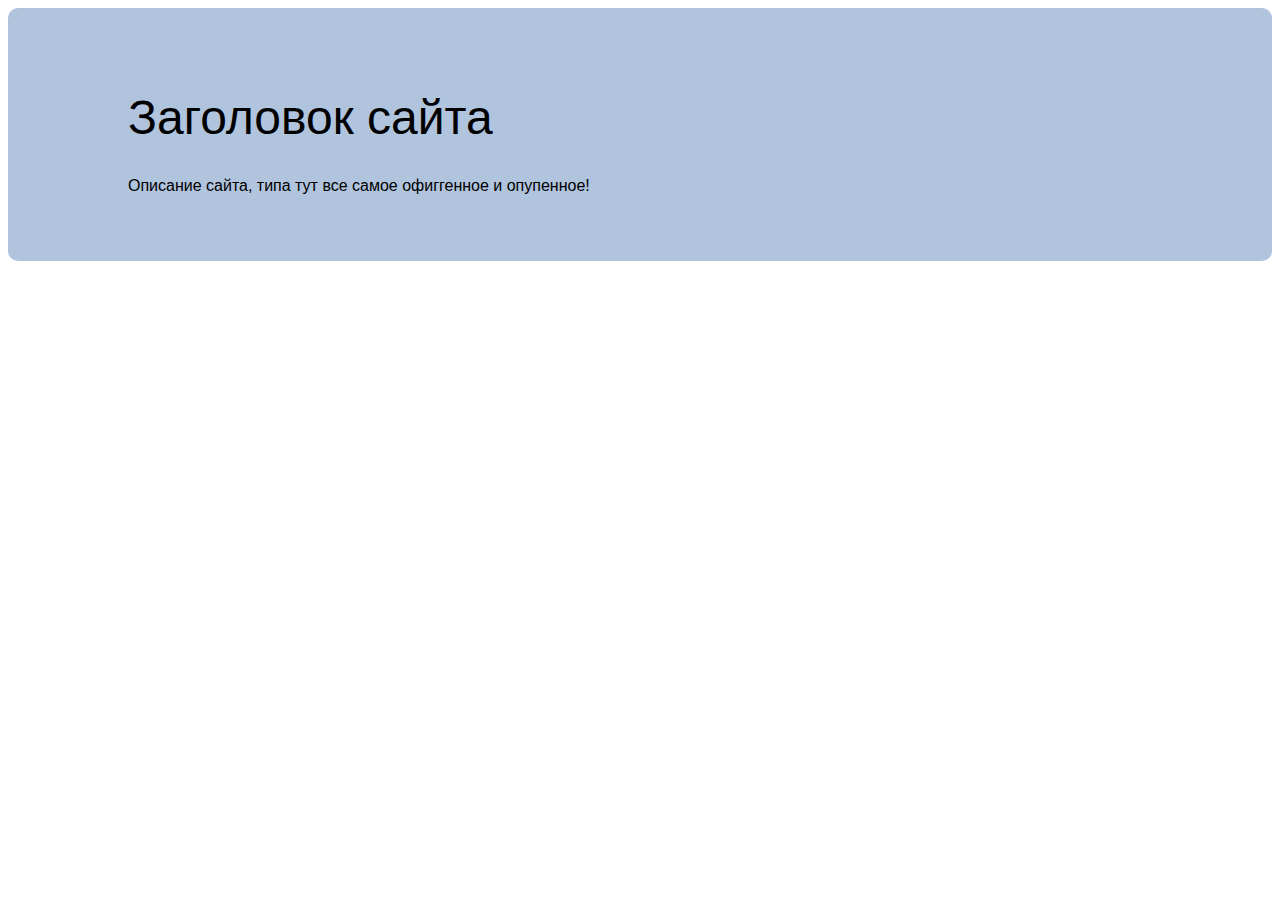
==== www/index.html @ 6f4985d6 "homework" ====
<!doctype html>
<html lang="ru">

<head>
  <meta charset="UTF-8">
  <meta name="viewport" content="width=device-width, initial-scale=1.0">
  <title>Мой первый проект</title>
  <link rel="stylesheet" href="style/style.css">
</head>

<body>
  <div class="promo">
    <div class="promo-inner">
      <h1 class="promo-ttl">Заголовок сайта</h1>
      <p class="promo-slogan">Описание сайта, типа тут все самое офиггенное и опупенное!</p>
    </div>
  </div>

  <script src="scripts/script.js"></script>
</body>

</html>
---- www/style/style.css ----
body {
  font-family: Arial, "Helvetica Neue", Helvetica, sans-serif;
}

.promo {
  padding: 50px 0;
  background-color: lightsteelblue;
  border-radius: 10px;
}

.promo-inner {
  margin: 0 auto;
  width: 1024px;
}
@media (max-width: 1279px) {
  .promo-inner {
    width: auto;
    max-width: 1024px;
  }
}

.promo-ttl {
  font-size: 48px;
  font-weight: 400;
}
@media (max-width: 1279px) {
  .promo-ttl {
    font-size: 32px;
  }
}
@media (max-width: 669px) {
  .promo-ttl {
    font-size: 20px;
  }
}
/*# sourceMappingURL=[data-uri] */
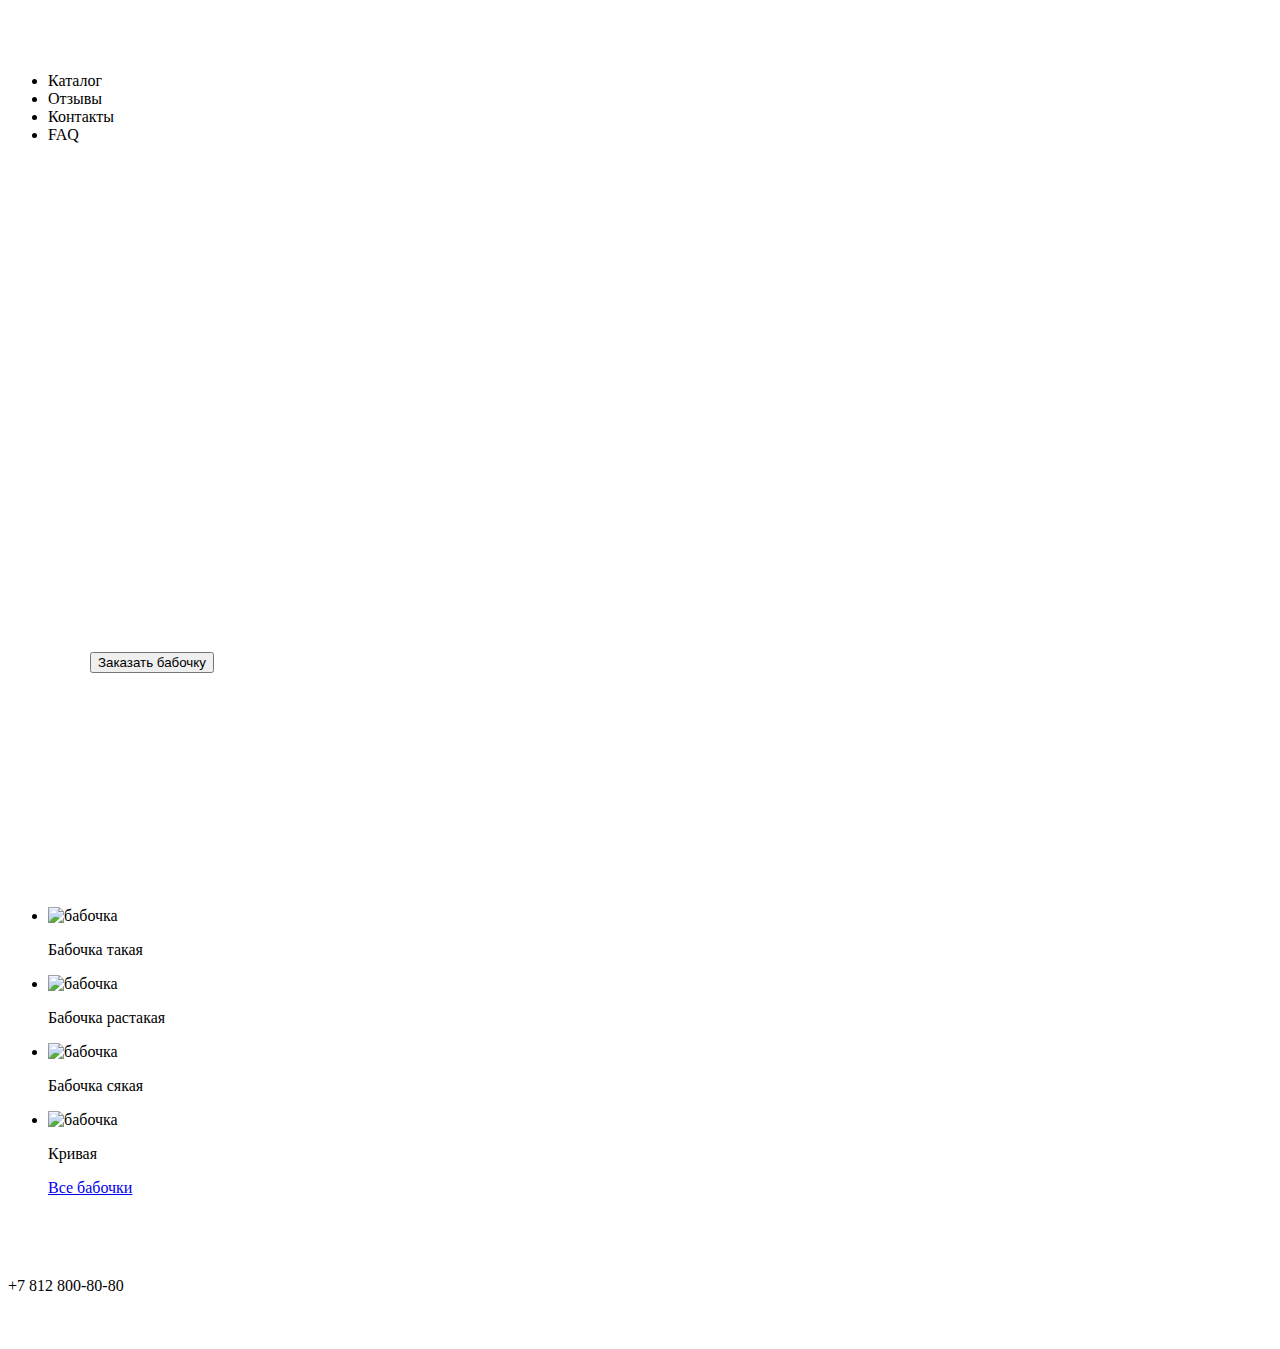
==== commit d41a71e4: "homework" ====
--- a/www/index.html
+++ b/www/index.html
@@ -4,18 +4,118 @@
 <head>
   <meta charset="UTF-8">
   <meta name="viewport" content="width=device-width, initial-scale=1.0">
-  <title>Мой первый проект</title>
+  <title>Butterfly</title>
   <link rel="stylesheet" href="style/style.css">
 </head>
 
 <body>
-  <div class="promo">
-    <div class="promo-inner">
-      <h1 class="promo-ttl">Заголовок сайта</h1>
-      <p class="promo-slogan">Описание сайта, типа тут все самое офиггенное и опупенное!</p>
+  <header class="header">
+    <div class="inner">
+      <a href="#" class="logo"><svg width="177" height="44" viewBox="0 0 177 44" fill="none"
+          xmlns="http://www.w3.org/2000/svg">
+          <path
+            d="M0.958008 3.01758H9.8584C13.9873 3.01758 16.9678 3.61914 18.7998 4.82227C20.6455 6.02539 21.5684 7.92578 21.5684 10.5234C21.5684 12.2734 21.1172 13.7295 20.2148 14.8916C19.3125 16.0537 18.0137 16.7852 16.3184 17.0859V17.291C18.4238 17.6875 19.9688 18.4736 20.9531 19.6494C21.9512 20.8115 22.4502 22.3906 22.4502 24.3867C22.4502 27.0801 21.5068 29.1924 19.6201 30.7236C17.7471 32.2412 15.1357 33 11.7861 33H0.958008V3.01758ZM5.85938 15.4043H10.5762C12.627 15.4043 14.124 15.083 15.0674 14.4404C16.0107 13.7842 16.4824 12.6768 16.4824 11.1182C16.4824 9.70996 15.9697 8.69141 14.9443 8.0625C13.9326 7.43359 12.3193 7.11914 10.1045 7.11914H5.85938V15.4043ZM5.85938 19.3828V28.8779H11.0684C13.1191 28.8779 14.6641 28.4883 15.7031 27.709C16.7559 26.916 17.2822 25.6719 17.2822 23.9766C17.2822 22.418 16.749 21.2627 15.6826 20.5107C14.6162 19.7588 12.9961 19.3828 10.8223 19.3828H5.85938ZM44.168 33L43.4912 30.0264H43.2451C42.5752 31.0791 41.6182 31.9062 40.374 32.5078C39.1436 33.1094 37.7354 33.4102 36.1494 33.4102C33.4014 33.4102 31.3506 32.7266 29.9971 31.3594C28.6436 29.9922 27.9668 27.9209 27.9668 25.1455V10.3184H32.8271V24.3047C32.8271 26.041 33.1826 27.3467 33.8936 28.2217C34.6045 29.083 35.7188 29.5137 37.2363 29.5137C39.2598 29.5137 40.7432 28.9121 41.6865 27.709C42.6436 26.4922 43.1221 24.4619 43.1221 21.6182V10.3184H47.9619V33H44.168ZM63.2812 29.5137C64.457 29.5137 65.6328 29.3291 66.8086 28.96V32.5898C66.2754 32.8223 65.585 33.0137 64.7373 33.1641C63.9033 33.3281 63.0352 33.4102 62.1328 33.4102C57.5664 33.4102 55.2832 31.0039 55.2832 26.1914V13.9688H52.1865V11.8359L55.5088 10.0723L57.1494 5.27344H60.123V10.3184H66.583V13.9688H60.123V26.1094C60.123 27.2715 60.4102 28.1328 60.9844 28.6934C61.5723 29.2402 62.3379 29.5137 63.2812 29.5137ZM79.8105 29.5137C80.9863 29.5137 82.1621 29.3291 83.3379 28.96V32.5898C82.8047 32.8223 82.1143 33.0137 81.2666 33.1641C80.4326 33.3281 79.5645 33.4102 78.6621 33.4102C74.0957 33.4102 71.8125 31.0039 71.8125 26.1914V13.9688H68.7158V11.8359L72.0381 10.0723L73.6787 5.27344H76.6523V10.3184H83.1123V13.9688H76.6523V26.1094C76.6523 27.2715 76.9395 28.1328 77.5137 28.6934C78.1016 29.2402 78.8672 29.5137 79.8105 29.5137ZM97.7959 33.4102C94.2686 33.4102 91.5068 32.3848 89.5107 30.334C87.5283 28.2695 86.5371 25.4326 86.5371 21.8232C86.5371 18.1182 87.46 15.2061 89.3057 13.0869C91.1514 10.9678 93.6875 9.9082 96.9141 9.9082C99.9082 9.9082 102.273 10.8174 104.01 12.6357C105.746 14.4541 106.614 16.9561 106.614 20.1416V22.7461H91.5C91.5684 24.9473 92.1631 26.6426 93.2842 27.832C94.4053 29.0078 95.9844 29.5957 98.0215 29.5957C99.3613 29.5957 100.605 29.4727 101.754 29.2266C102.916 28.9668 104.16 28.543 105.486 27.9551V31.8721C104.311 32.4326 103.121 32.8291 101.918 33.0615C100.715 33.2939 99.3408 33.4102 97.7959 33.4102ZM96.9141 13.5586C95.3828 13.5586 94.1523 14.0439 93.2227 15.0146C92.3066 15.9854 91.7598 17.4004 91.582 19.2598H101.877C101.85 17.3867 101.398 15.9717 100.523 15.0146C99.6484 14.0439 98.4453 13.5586 96.9141 13.5586ZM123.595 9.9082C124.565 9.9082 125.365 9.97656 125.994 10.1133L125.522 14.6045C124.839 14.4404 124.128 14.3584 123.39 14.3584C121.462 14.3584 119.896 14.9873 118.693 16.2451C117.504 17.5029 116.909 19.1367 116.909 21.1465V33H112.09V10.3184H115.863L116.499 14.3174H116.745C117.497 12.9639 118.475 11.8906 119.678 11.0977C120.895 10.3047 122.2 9.9082 123.595 9.9082ZM141.601 13.9688H136.063V33H131.224V13.9688H127.491V11.7129L131.224 10.2363V8.75977C131.224 6.08008 131.853 4.09766 133.11 2.8125C134.368 1.51367 136.289 0.864258 138.873 0.864258C140.568 0.864258 142.236 1.14453 143.877 1.70508L142.605 5.35547C141.416 4.97266 140.281 4.78125 139.201 4.78125C138.107 4.78125 137.308 5.12305 136.802 5.80664C136.31 6.47656 136.063 7.48828 136.063 8.8418V10.3184H141.601V13.9688ZM150.275 33H145.456V1.08984H150.275V33ZM153.762 10.3184H159.012L163.626 23.1768C164.323 25.0088 164.788 26.7314 165.021 28.3447H165.185C165.308 27.5928 165.533 26.6836 165.861 25.6172C166.189 24.5371 167.926 19.4375 171.07 10.3184H176.279L166.579 36.0146C164.815 40.7314 161.876 43.0898 157.761 43.0898C156.694 43.0898 155.655 42.9736 154.644 42.7412V38.9268C155.368 39.0908 156.195 39.1729 157.125 39.1729C159.449 39.1729 161.083 37.8262 162.026 35.1328L162.867 33L153.762 10.3184Z"
+            fill="white" />
+        </svg></a>
+      <nav class="header_nav">
+        <ul class="header_list">
+          <li>Каталог</li>
+          <li>Отзывы</li>
+          <li>Контакты</li>
+          <li>FAQ</li>
+        </ul>
+      </nav>
     </div>
-  </div>
-
+  </header>
+  <section class="promo">
+    <div class="inner">
+      <h1 class="promo_title">Индивидуальный пошив галсутков-бабочек</h1>
+      <button class="promo_btn">Заказать бабочку</button>
+    </div>
+  </section>
+  <section class="works">
+    <div class="inner">
+      <h2 class="works_title"></h2>
+      <ul class="works_list">
+        <li class="works_item"><img src="" alt="бабочка">
+          <div>
+            <p>Бабочка такая</p>
+          </div>
+        </li>
+        <li class="works_item"><img src="" alt="бабочка">
+          <div>
+            <p>Бабочка растакая</p>
+          </div>
+        </li>
+        <li class="works_item"><img src="" alt="бабочка">
+          <div>
+            <p>Бабочка сякая</p>
+          </div>
+        </li>
+        <li class="works_item"><img src="" alt="бабочка">
+          <div>
+            <p>Кривая</p>
+          </div>
+        </li>
+        <a href="#" class="works_href">Все бабочки</a>
+      </ul>
+    </div>
+  </section>
+  <footer class="footer">
+    <div class="inner">
+      <a href="#" class="logo"><svg width="177" height="44" viewBox="0 0 177 44" fill="none"
+          xmlns="http://www.w3.org/2000/svg">
+          <path
+            d="M0.958008 3.01758H9.8584C13.9873 3.01758 16.9678 3.61914 18.7998 4.82227C20.6455 6.02539 21.5684 7.92578 21.5684 10.5234C21.5684 12.2734 21.1172 13.7295 20.2148 14.8916C19.3125 16.0537 18.0137 16.7852 16.3184 17.0859V17.291C18.4238 17.6875 19.9688 18.4736 20.9531 19.6494C21.9512 20.8115 22.4502 22.3906 22.4502 24.3867C22.4502 27.0801 21.5068 29.1924 19.6201 30.7236C17.7471 32.2412 15.1357 33 11.7861 33H0.958008V3.01758ZM5.85938 15.4043H10.5762C12.627 15.4043 14.124 15.083 15.0674 14.4404C16.0107 13.7842 16.4824 12.6768 16.4824 11.1182C16.4824 9.70996 15.9697 8.69141 14.9443 8.0625C13.9326 7.43359 12.3193 7.11914 10.1045 7.11914H5.85938V15.4043ZM5.85938 19.3828V28.8779H11.0684C13.1191 28.8779 14.6641 28.4883 15.7031 27.709C16.7559 26.916 17.2822 25.6719 17.2822 23.9766C17.2822 22.418 16.749 21.2627 15.6826 20.5107C14.6162 19.7588 12.9961 19.3828 10.8223 19.3828H5.85938ZM44.168 33L43.4912 30.0264H43.2451C42.5752 31.0791 41.6182 31.9062 40.374 32.5078C39.1436 33.1094 37.7354 33.4102 36.1494 33.4102C33.4014 33.4102 31.3506 32.7266 29.9971 31.3594C28.6436 29.9922 27.9668 27.9209 27.9668 25.1455V10.3184H32.8271V24.3047C32.8271 26.041 33.1826 27.3467 33.8936 28.2217C34.6045 29.083 35.7188 29.5137 37.2363 29.5137C39.2598 29.5137 40.7432 28.9121 41.6865 27.709C42.6436 26.4922 43.1221 24.4619 43.1221 21.6182V10.3184H47.9619V33H44.168ZM63.2812 29.5137C64.457 29.5137 65.6328 29.3291 66.8086 28.96V32.5898C66.2754 32.8223 65.585 33.0137 64.7373 33.1641C63.9033 33.3281 63.0352 33.4102 62.1328 33.4102C57.5664 33.4102 55.2832 31.0039 55.2832 26.1914V13.9688H52.1865V11.8359L55.5088 10.0723L57.1494 5.27344H60.123V10.3184H66.583V13.9688H60.123V26.1094C60.123 27.2715 60.4102 28.1328 60.9844 28.6934C61.5723 29.2402 62.3379 29.5137 63.2812 29.5137ZM79.8105 29.5137C80.9863 29.5137 82.1621 29.3291 83.3379 28.96V32.5898C82.8047 32.8223 82.1143 33.0137 81.2666 33.1641C80.4326 33.3281 79.5645 33.4102 78.6621 33.4102C74.0957 33.4102 71.8125 31.0039 71.8125 26.1914V13.9688H68.7158V11.8359L72.0381 10.0723L73.6787 5.27344H76.6523V10.3184H83.1123V13.9688H76.6523V26.1094C76.6523 27.2715 76.9395 28.1328 77.5137 28.6934C78.1016 29.2402 78.8672 29.5137 79.8105 29.5137ZM97.7959 33.4102C94.2686 33.4102 91.5068 32.3848 89.5107 30.334C87.5283 28.2695 86.5371 25.4326 86.5371 21.8232C86.5371 18.1182 87.46 15.2061 89.3057 13.0869C91.1514 10.9678 93.6875 9.9082 96.9141 9.9082C99.9082 9.9082 102.273 10.8174 104.01 12.6357C105.746 14.4541 106.614 16.9561 106.614 20.1416V22.7461H91.5C91.5684 24.9473 92.1631 26.6426 93.2842 27.832C94.4053 29.0078 95.9844 29.5957 98.0215 29.5957C99.3613 29.5957 100.605 29.4727 101.754 29.2266C102.916 28.9668 104.16 28.543 105.486 27.9551V31.8721C104.311 32.4326 103.121 32.8291 101.918 33.0615C100.715 33.2939 99.3408 33.4102 97.7959 33.4102ZM96.9141 13.5586C95.3828 13.5586 94.1523 14.0439 93.2227 15.0146C92.3066 15.9854 91.7598 17.4004 91.582 19.2598H101.877C101.85 17.3867 101.398 15.9717 100.523 15.0146C99.6484 14.0439 98.4453 13.5586 96.9141 13.5586ZM123.595 9.9082C124.565 9.9082 125.365 9.97656 125.994 10.1133L125.522 14.6045C124.839 14.4404 124.128 14.3584 123.39 14.3584C121.462 14.3584 119.896 14.9873 118.693 16.2451C117.504 17.5029 116.909 19.1367 116.909 21.1465V33H112.09V10.3184H115.863L116.499 14.3174H116.745C117.497 12.9639 118.475 11.8906 119.678 11.0977C120.895 10.3047 122.2 9.9082 123.595 9.9082ZM141.601 13.9688H136.063V33H131.224V13.9688H127.491V11.7129L131.224 10.2363V8.75977C131.224 6.08008 131.853 4.09766 133.11 2.8125C134.368 1.51367 136.289 0.864258 138.873 0.864258C140.568 0.864258 142.236 1.14453 143.877 1.70508L142.605 5.35547C141.416 4.97266 140.281 4.78125 139.201 4.78125C138.107 4.78125 137.308 5.12305 136.802 5.80664C136.31 6.47656 136.063 7.48828 136.063 8.8418V10.3184H141.601V13.9688ZM150.275 33H145.456V1.08984H150.275V33ZM153.762 10.3184H159.012L163.626 23.1768C164.323 25.0088 164.788 26.7314 165.021 28.3447H165.185C165.308 27.5928 165.533 26.6836 165.861 25.6172C166.189 24.5371 167.926 19.4375 171.07 10.3184H176.279L166.579 36.0146C164.815 40.7314 161.876 43.0898 157.761 43.0898C156.694 43.0898 155.655 42.9736 154.644 42.7412V38.9268C155.368 39.0908 156.195 39.1729 157.125 39.1729C159.449 39.1729 161.083 37.8262 162.026 35.1328L162.867 33L153.762 10.3184Z"
+            fill="white" />
+        </svg></a>
+      <div class="footer_wrap">
+        <p>+7 812 800-80-80</p>
+        <div class="social_links">
+          <i class="social_link"><svg width="26" height="26" viewBox="0 0 26 26" fill="none"
+              xmlns="http://www.w3.org/2000/svg">
+              <g clip-path="url(#clip0_10_40)">
+                <path
+                  d="M13 9.776C12.3624 9.776 11.739 9.96508 11.2088 10.3193C10.6787 10.6736 10.2654 11.1771 10.0214 11.7662C9.77739 12.3553 9.71355 13.0036 9.83795 13.629C9.96235 14.2544 10.2694 14.8288 10.7203 15.2797C11.1712 15.7306 11.7456 16.0377 12.371 16.1621C12.9964 16.2864 13.6447 16.2226 14.2338 15.9786C14.8229 15.7346 15.3264 15.3213 15.6807 14.7912C16.0349 14.261 16.224 13.6376 16.224 13C16.224 12.5766 16.1406 12.1574 15.9786 11.7662C15.8166 11.3751 15.5791 11.0197 15.2797 10.7203C14.9803 10.4209 14.6249 10.1834 14.2338 10.0214C13.8426 9.85939 13.4234 9.776 13 9.776ZM25.909 6.591C25.9022 5.58709 25.7173 4.59234 25.363 3.653C25.1021 2.96564 24.6983 2.34142 24.1785 1.82154C23.6586 1.30166 23.0344 0.897933 22.347 0.637C21.4077 0.282703 20.4129 0.0978392 19.409 0.0909999C17.732 -8.71718e-08 17.238 0 13 0C8.762 0 8.268 -8.71718e-08 6.591 0.0909999C5.58709 0.0978392 4.59234 0.282703 3.653 0.637C2.96564 0.897933 2.34142 1.30166 1.82154 1.82154C1.30166 2.34142 0.897933 2.96564 0.637 3.653C0.282703 4.59234 0.0978392 5.58709 0.0909999 6.591C-8.71718e-08 8.268 0 8.762 0 13C0 17.238 -8.71718e-08 17.732 0.0909999 19.409C0.104993 20.4164 0.289607 21.4142 0.637 22.36C0.896776 23.0442 1.30017 23.6648 1.82 24.18C2.33765 24.703 2.96321 25.1067 3.653 25.363C4.59234 25.7173 5.58709 25.9022 6.591 25.909C8.268 26 8.762 26 13 26C17.238 26 17.732 26 19.409 25.909C20.4129 25.9022 21.4077 25.7173 22.347 25.363C23.0368 25.1067 23.6623 24.703 24.18 24.18C24.6998 23.6648 25.1032 23.0442 25.363 22.36C25.717 21.416 25.9018 20.4171 25.909 19.409C26 17.732 26 17.238 26 13C26 8.762 26 8.268 25.909 6.591ZM22.607 16.991C22.5653 17.7932 22.3941 18.5834 22.1 19.331C21.8476 19.9546 21.4724 20.5211 20.9968 20.9968C20.5211 21.4724 19.9546 21.8476 19.331 22.1C18.5764 22.3777 17.7817 22.5313 16.978 22.555H9.022C8.21825 22.5313 7.42363 22.3777 6.669 22.1C6.02433 21.8604 5.44216 21.4782 4.966 20.982C4.49497 20.5156 4.1312 19.9522 3.9 19.331C3.62122 18.5772 3.47179 17.7816 3.458 16.978V13V9.022C3.47179 8.21837 3.62122 7.42285 3.9 6.669C4.13957 6.02433 4.52176 5.44216 5.018 4.966C5.48643 4.49751 6.04924 4.13412 6.669 3.9C7.42363 3.62233 8.21825 3.46867 9.022 3.445H16.978C17.7817 3.46867 18.5764 3.62233 19.331 3.9C19.9757 4.13957 20.5578 4.52176 21.034 5.018C21.505 5.48437 21.8688 6.04777 22.1 6.669C22.3777 7.42363 22.5313 8.21825 22.555 9.022V13C22.555 15.678 22.646 15.951 22.607 16.978V16.991ZM20.527 7.319C20.3722 6.89908 20.1282 6.51774 19.8117 6.20128C19.4953 5.88482 19.1139 5.64078 18.694 5.486C18.1174 5.28614 17.5101 5.18933 16.9 5.2H9.1C8.48675 5.20599 7.87939 5.32042 7.306 5.538C6.89251 5.68575 6.5152 5.91983 6.19916 6.22466C5.88312 6.5295 5.63558 6.89811 5.473 7.306C5.28421 7.88498 5.19198 8.49107 5.2 9.1V16.9C5.21289 17.5126 5.3271 18.1187 5.538 18.694C5.69278 19.1139 5.93682 19.4953 6.25328 19.8117C6.56974 20.1282 6.95108 20.3722 7.371 20.527C7.92567 20.731 8.50935 20.8451 9.1 20.865H16.9C17.5133 20.859 18.1206 20.7446 18.694 20.527C19.1139 20.3722 19.4953 20.1282 19.8117 19.8117C20.1282 19.4953 20.3722 19.1139 20.527 18.694C20.7446 18.1206 20.859 17.5133 20.865 16.9V13V9.1C20.8654 8.48614 20.7507 7.87764 20.527 7.306V7.319ZM13 17.966C12.3485 17.966 11.7033 17.8375 11.1016 17.5877C10.4998 17.338 9.95319 16.972 9.4931 16.5107C9.033 16.0494 8.66843 15.5019 8.42029 14.8994C8.17214 14.297 8.04529 13.6515 8.047 13C8.047 12.0173 8.33858 11.0566 8.88483 10.2397C9.43108 9.42276 10.2074 8.78626 11.1156 8.41078C12.0238 8.0353 13.0229 7.93772 13.9866 8.13039C14.9503 8.32306 15.8351 8.79732 16.5291 9.49313C17.2231 10.1889 17.695 11.075 17.8852 12.0392C18.0753 13.0033 17.9751 14.0022 17.5972 14.9094C17.2194 15.8166 16.5809 16.5913 15.7625 17.1354C14.9441 17.6795 13.9827 17.9686 13 17.966ZM18.2 9.009C17.9126 8.97858 17.6467 8.84289 17.4534 8.62806C17.2601 8.41324 17.1532 8.13448 17.1532 7.8455C17.1532 7.55652 17.2601 7.27776 17.4534 7.06294C17.6467 6.84811 17.9126 6.71242 18.2 6.682C18.4874 6.71242 18.7533 6.84811 18.9466 7.06294C19.1399 7.27776 19.2468 7.55652 19.2468 7.8455C19.2468 8.13448 19.1399 8.41324 18.9466 8.62806C18.7533 8.84289 18.4874 8.97858 18.2 9.009Z"
+                  fill="white" />
+              </g>
+              <defs>
+                <clipPath id="clip0_10_40">
+                  <rect width="26" height="26" fill="white" />
+                </clipPath>
+              </defs>
+            </svg>
+          </i>
+          <i class="social_link"><svg width="26" height="26" viewBox="0 0 26 26" fill="none"
+              xmlns="http://www.w3.org/2000/svg">
+              <g clip-path="url(#clip0_10_42)">
+                <path
+                  d="M23.1111 0H2.88889C1.3 0 0 1.3 0 2.88889V23.1111C0 24.7014 1.3 26 2.88889 26H13V15.8889H10.1111V12.3139H13V9.35278C13 6.227 14.7507 4.03144 18.4398 4.03144L21.0441 4.03433V7.79711H19.3151C17.8793 7.79711 17.3333 8.87467 17.3333 9.87422V12.3153H21.0427L20.2222 15.8889H17.3333V26H23.1111C24.7 26 26 24.7014 26 23.1111V2.88889C26 1.3 24.7 0 23.1111 0Z"
+                  fill="white" />
+              </g>
+              <defs>
+                <clipPath id="clip0_10_42">
+                  <rect width="26" height="26" fill="white" />
+                </clipPath>
+              </defs>
+            </svg></i>
+          <i class="social_link"><svg width="26" height="26" viewBox="0 0 26 26" fill="none"
+              xmlns="http://www.w3.org/2000/svg">
+              <g clip-path="url(#clip0_10_44)">
+                <path
+                  d="M13 0C5.81813 0 0 5.81897 0 13C0 20.181 5.81897 26 13 26C20.1819 26 26 20.181 26 13C26 5.81897 20.181 0 13 0ZM19.3851 8.90626L17.2514 18.9607C17.0937 19.6736 16.6694 19.8464 16.0772 19.5109L12.8272 17.1155L11.2597 18.6252C11.0869 18.798 10.9401 18.9448 10.6046 18.9448L10.8353 15.6369L16.8581 10.1954C17.1206 9.96471 16.8002 9.83387 16.4538 10.0645L9.01026 14.7504L5.80219 13.749C5.10523 13.5292 5.08929 13.052 5.94897 12.7165L18.4826 7.88303C19.0647 7.67335 19.573 8.02477 19.3843 8.90542L19.3851 8.90626Z"
+                  fill="white" />
+              </g>
+              <defs>
+                <clipPath id="clip0_10_44">
+                  <rect width="26" height="26" fill="white" />
+                </clipPath>
+              </defs>
+            </svg></i>
+        </div>
+      </div>
+    </div>
+  </footer>
   <script src="scripts/script.js"></script>
 </body>
 
--- a/www/style/style.css
+++ b/www/style/style.css
@@ -1,36 +1,36 @@
-body {
-  font-family: Arial, "Helvetica Neue", Helvetica, sans-serif;
+@font-face {
+  font-display: swap; /* Check https://developer.mozilla.org/en-US/docs/Web/CSS/@font-face/font-display for other options. */
+  font-family: "Open Sans";
+  font-style: normal;
+  font-weight: 400;
+  src: url("../fonts/open-sans-v40-cyrillic_latin-regular.woff2") format("woff2"); /* Chrome 36+, Opera 23+, Firefox 39+, Safari 12+, iOS 10+ */
+}
+/* open-sans-600 - cyrillic_latin */
+@font-face {
+  font-display: swap; /* Check https://developer.mozilla.org/en-US/docs/Web/CSS/@font-face/font-display for other options. */
+  font-family: "Open Sans";
+  font-style: normal;
+  font-weight: 600;
+  src: url("../fonts/open-sans-v40-cyrillic_latin-600.woff2") format("woff2"); /* Chrome 36+, Opera 23+, Firefox 39+, Safari 12+, iOS 10+ */
+}
+/* open-sans-700 - cyrillic_latin */
+@font-face {
+  font-display: swap; /* Check https://developer.mozilla.org/en-US/docs/Web/CSS/@font-face/font-display for other options. */
+  font-family: "Open Sans";
+  font-style: normal;
+  font-weight: 700;
+  src: url("../fonts/open-sans-v40-cyrillic_latin-700.woff2") format("woff2"); /* Chrome 36+, Opera 23+, Firefox 39+, Safari 12+, iOS 10+ */
+}
+.promo {
+  padding: 200px 82px 214px 82px;
+  background-image: url(../images/bg-promo.jpg);
 }
 
-.promo {
-  padding: 50px 0;
-  background-color: lightsteelblue;
-  border-radius: 10px;
+.promo_title {
+  font-family: "Open Sans", sans-serif;
+  font-size: 72px;
+  font-weight: 600;
+  line-height: 98px;
+  color: #ffffff;
 }
-
-.promo-inner {
-  margin: 0 auto;
-  width: 1024px;
-}
-@media (max-width: 1279px) {
-  .promo-inner {
-    width: auto;
-    max-width: 1024px;
-  }
-}
-
-.promo-ttl {
-  font-size: 48px;
-  font-weight: 400;
-}
-@media (max-width: 1279px) {
-  .promo-ttl {
-    font-size: 32px;
-  }
-}
-@media (max-width: 669px) {
-  .promo-ttl {
-    font-size: 20px;
-  }
-}
-/*# sourceMappingURL=[data-uri] */
+/*# sourceMappingURL=[data-uri] */
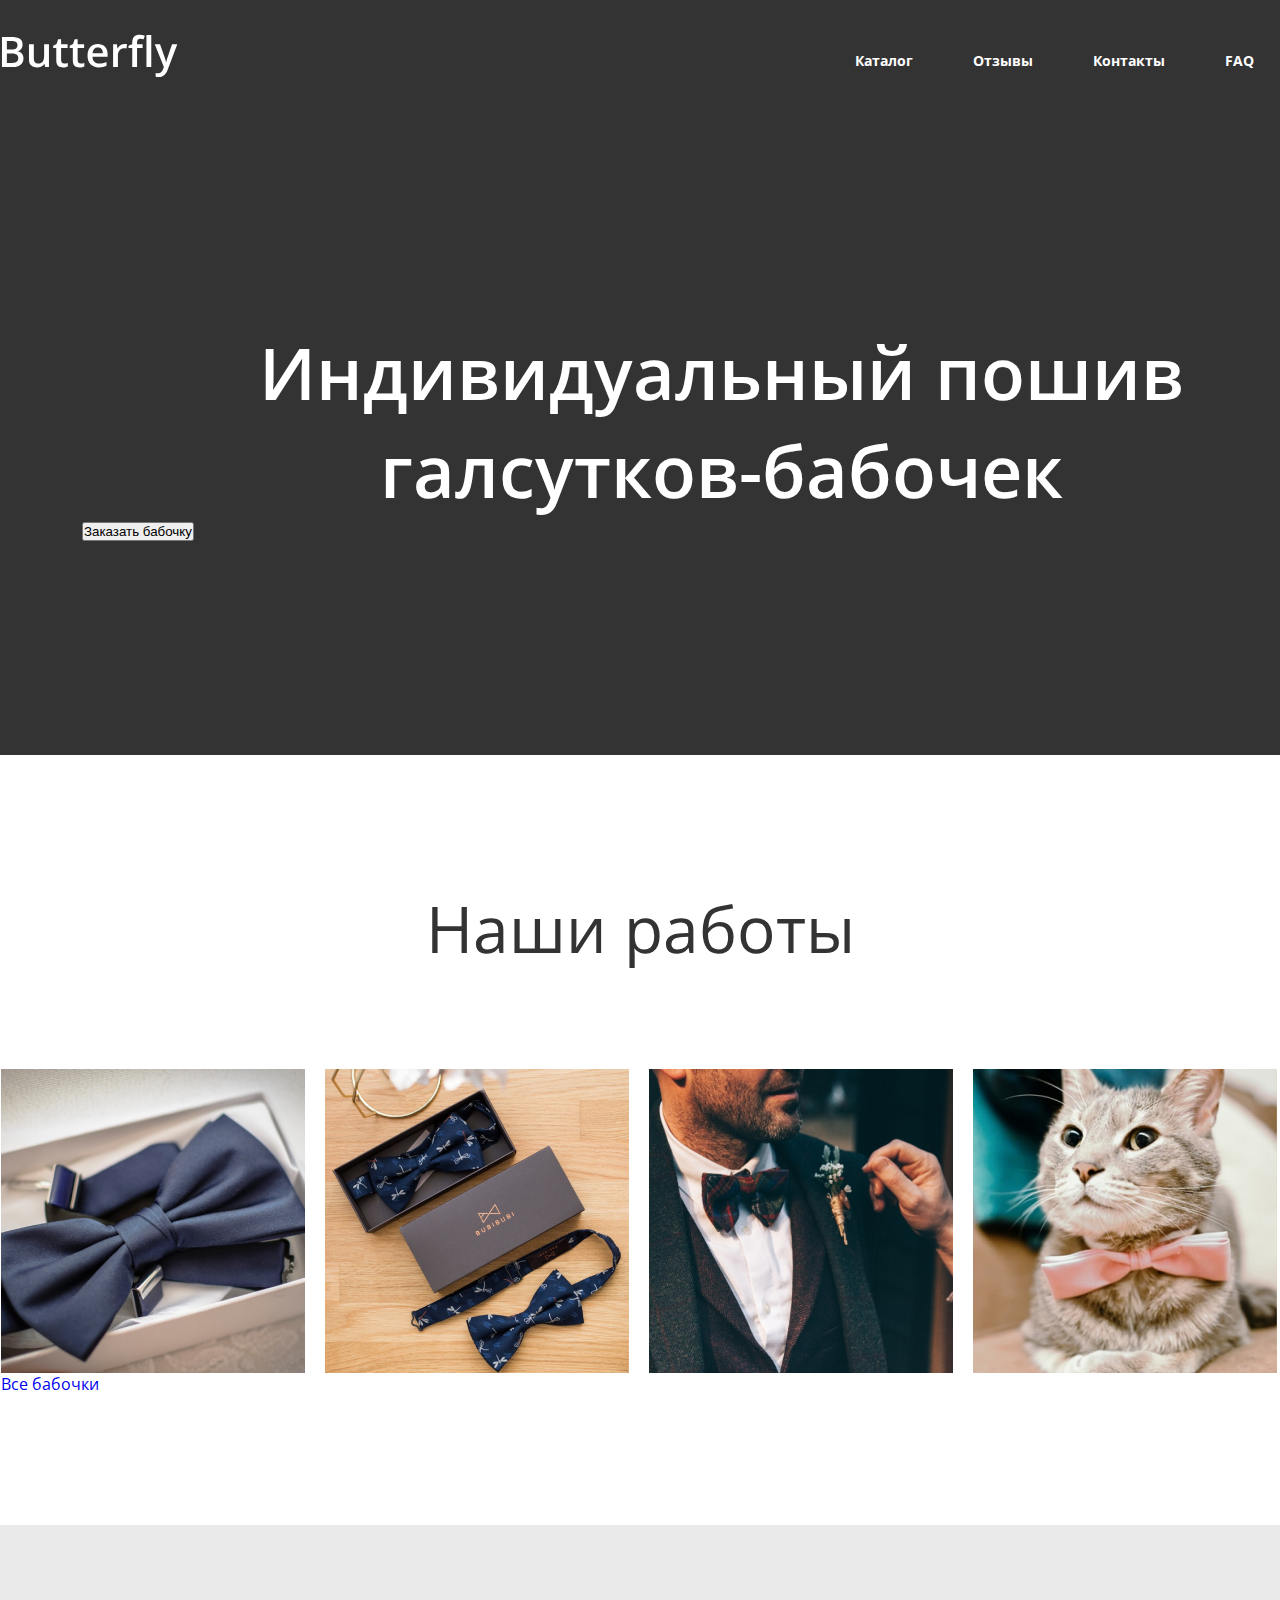
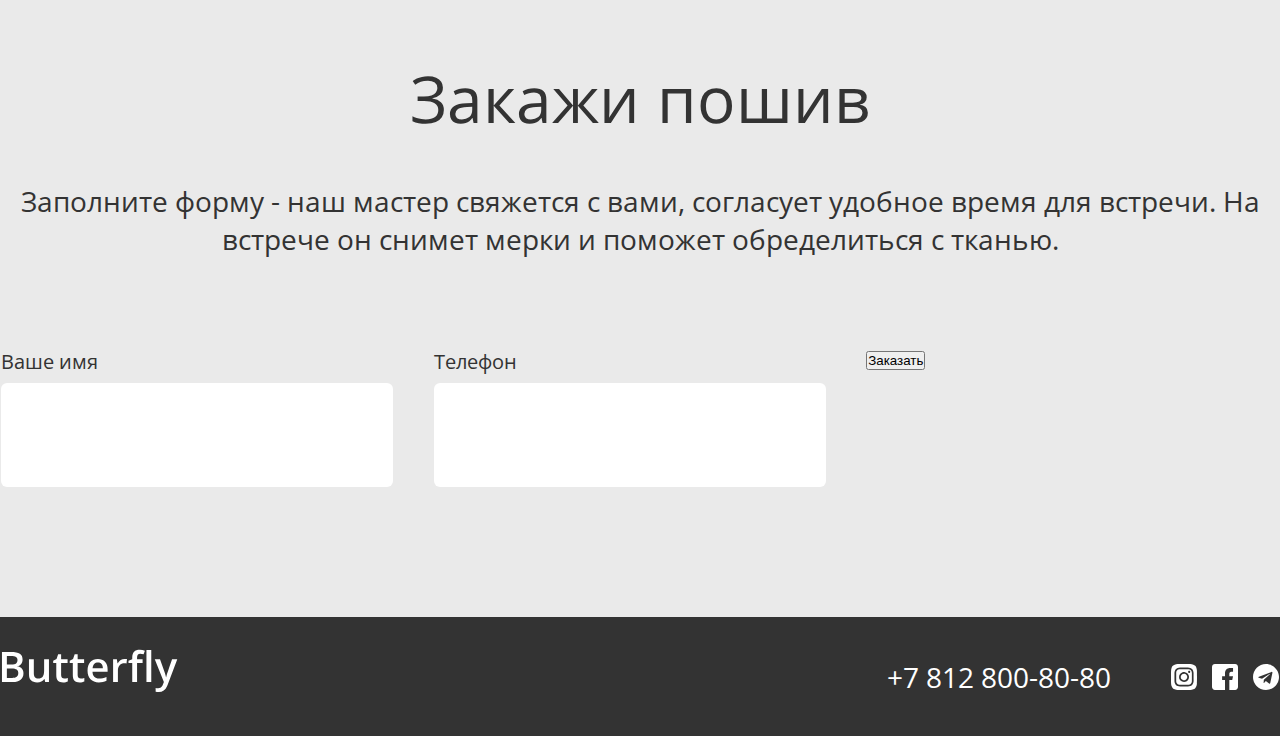
==== commit 02ae2633: "hw" ====
--- a/www/index.html
+++ b/www/index.html
@@ -11,7 +11,7 @@
 <body>
   <header class="header">
     <div class="inner">
-      <a href="#" class="logo"><svg width="177" height="44" viewBox="0 0 177 44" fill="none"
+      <a href="#" class="header_logo"><svg width="177" height="44" viewBox="0 0 177 44" fill="none"
           xmlns="http://www.w3.org/2000/svg">
           <path
             d="M0.958008 3.01758H9.8584C13.9873 3.01758 16.9678 3.61914 18.7998 4.82227C20.6455 6.02539 21.5684 7.92578 21.5684 10.5234C21.5684 12.2734 21.1172 13.7295 20.2148 14.8916C19.3125 16.0537 18.0137 16.7852 16.3184 17.0859V17.291C18.4238 17.6875 19.9688 18.4736 20.9531 19.6494C21.9512 20.8115 22.4502 22.3906 22.4502 24.3867C22.4502 27.0801 21.5068 29.1924 19.6201 30.7236C17.7471 32.2412 15.1357 33 11.7861 33H0.958008V3.01758ZM5.85938 15.4043H10.5762C12.627 15.4043 14.124 15.083 15.0674 14.4404C16.0107 13.7842 16.4824 12.6768 16.4824 11.1182C16.4824 9.70996 15.9697 8.69141 14.9443 8.0625C13.9326 7.43359 12.3193 7.11914 10.1045 7.11914H5.85938V15.4043ZM5.85938 19.3828V28.8779H11.0684C13.1191 28.8779 14.6641 28.4883 15.7031 27.709C16.7559 26.916 17.2822 25.6719 17.2822 23.9766C17.2822 22.418 16.749 21.2627 15.6826 20.5107C14.6162 19.7588 12.9961 19.3828 10.8223 19.3828H5.85938ZM44.168 33L43.4912 30.0264H43.2451C42.5752 31.0791 41.6182 31.9062 40.374 32.5078C39.1436 33.1094 37.7354 33.4102 36.1494 33.4102C33.4014 33.4102 31.3506 32.7266 29.9971 31.3594C28.6436 29.9922 27.9668 27.9209 27.9668 25.1455V10.3184H32.8271V24.3047C32.8271 26.041 33.1826 27.3467 33.8936 28.2217C34.6045 29.083 35.7188 29.5137 37.2363 29.5137C39.2598 29.5137 40.7432 28.9121 41.6865 27.709C42.6436 26.4922 43.1221 24.4619 43.1221 21.6182V10.3184H47.9619V33H44.168ZM63.2812 29.5137C64.457 29.5137 65.6328 29.3291 66.8086 28.96V32.5898C66.2754 32.8223 65.585 33.0137 64.7373 33.1641C63.9033 33.3281 63.0352 33.4102 62.1328 33.4102C57.5664 33.4102 55.2832 31.0039 55.2832 26.1914V13.9688H52.1865V11.8359L55.5088 10.0723L57.1494 5.27344H60.123V10.3184H66.583V13.9688H60.123V26.1094C60.123 27.2715 60.4102 28.1328 60.9844 28.6934C61.5723 29.2402 62.3379 29.5137 63.2812 29.5137ZM79.8105 29.5137C80.9863 29.5137 82.1621 29.3291 83.3379 28.96V32.5898C82.8047 32.8223 82.1143 33.0137 81.2666 33.1641C80.4326 33.3281 79.5645 33.4102 78.6621 33.4102C74.0957 33.4102 71.8125 31.0039 71.8125 26.1914V13.9688H68.7158V11.8359L72.0381 10.0723L73.6787 5.27344H76.6523V10.3184H83.1123V13.9688H76.6523V26.1094C76.6523 27.2715 76.9395 28.1328 77.5137 28.6934C78.1016 29.2402 78.8672 29.5137 79.8105 29.5137ZM97.7959 33.4102C94.2686 33.4102 91.5068 32.3848 89.5107 30.334C87.5283 28.2695 86.5371 25.4326 86.5371 21.8232C86.5371 18.1182 87.46 15.2061 89.3057 13.0869C91.1514 10.9678 93.6875 9.9082 96.9141 9.9082C99.9082 9.9082 102.273 10.8174 104.01 12.6357C105.746 14.4541 106.614 16.9561 106.614 20.1416V22.7461H91.5C91.5684 24.9473 92.1631 26.6426 93.2842 27.832C94.4053 29.0078 95.9844 29.5957 98.0215 29.5957C99.3613 29.5957 100.605 29.4727 101.754 29.2266C102.916 28.9668 104.16 28.543 105.486 27.9551V31.8721C104.311 32.4326 103.121 32.8291 101.918 33.0615C100.715 33.2939 99.3408 33.4102 97.7959 33.4102ZM96.9141 13.5586C95.3828 13.5586 94.1523 14.0439 93.2227 15.0146C92.3066 15.9854 91.7598 17.4004 91.582 19.2598H101.877C101.85 17.3867 101.398 15.9717 100.523 15.0146C99.6484 14.0439 98.4453 13.5586 96.9141 13.5586ZM123.595 9.9082C124.565 9.9082 125.365 9.97656 125.994 10.1133L125.522 14.6045C124.839 14.4404 124.128 14.3584 123.39 14.3584C121.462 14.3584 119.896 14.9873 118.693 16.2451C117.504 17.5029 116.909 19.1367 116.909 21.1465V33H112.09V10.3184H115.863L116.499 14.3174H116.745C117.497 12.9639 118.475 11.8906 119.678 11.0977C120.895 10.3047 122.2 9.9082 123.595 9.9082ZM141.601 13.9688H136.063V33H131.224V13.9688H127.491V11.7129L131.224 10.2363V8.75977C131.224 6.08008 131.853 4.09766 133.11 2.8125C134.368 1.51367 136.289 0.864258 138.873 0.864258C140.568 0.864258 142.236 1.14453 143.877 1.70508L142.605 5.35547C141.416 4.97266 140.281 4.78125 139.201 4.78125C138.107 4.78125 137.308 5.12305 136.802 5.80664C136.31 6.47656 136.063 7.48828 136.063 8.8418V10.3184H141.601V13.9688ZM150.275 33H145.456V1.08984H150.275V33ZM153.762 10.3184H159.012L163.626 23.1768C164.323 25.0088 164.788 26.7314 165.021 28.3447H165.185C165.308 27.5928 165.533 26.6836 165.861 25.6172C166.189 24.5371 167.926 19.4375 171.07 10.3184H176.279L166.579 36.0146C164.815 40.7314 161.876 43.0898 157.761 43.0898C156.694 43.0898 155.655 42.9736 154.644 42.7412V38.9268C155.368 39.0908 156.195 39.1729 157.125 39.1729C159.449 39.1729 161.083 37.8262 162.026 35.1328L162.867 33L153.762 10.3184Z"
@@ -19,10 +19,10 @@
         </svg></a>
       <nav class="header_nav">
         <ul class="header_list">
-          <li>Каталог</li>
-          <li>Отзывы</li>
-          <li>Контакты</li>
-          <li>FAQ</li>
+          <li><a href="#">Каталог</a></li>
+          <li><a href="#">Отзывы</a></li>
+          <li><a href="#">Контакты</a></li>
+          <li><a href="#">FAQ</a></li>
         </ul>
       </nav>
     </div>
@@ -35,83 +35,94 @@
   </section>
   <section class="works">
     <div class="inner">
-      <h2 class="works_title"></h2>
+      <h2 class="works_title">Наши работы</h2>
       <ul class="works_list">
-        <li class="works_item"><img src="" alt="бабочка">
-          <div>
-            <p>Бабочка такая</p>
-          </div>
+        <li class="works_item">
+          <img src="images/works1.jpg" alt="бабочка">
         </li>
-        <li class="works_item"><img src="" alt="бабочка">
-          <div>
-            <p>Бабочка растакая</p>
-          </div>
+        <li class="works_item"><img src="images/works2.jpg" alt="бабочка">
         </li>
-        <li class="works_item"><img src="" alt="бабочка">
-          <div>
-            <p>Бабочка сякая</p>
-          </div>
+        <li class="works_item"><img src="images/works3.jpg" alt="бабочка">
         </li>
-        <li class="works_item"><img src="" alt="бабочка">
-          <div>
-            <p>Кривая</p>
-          </div>
+        <li class="works_item"><img src="images/works4.jpg" alt="бабочка">
         </li>
-        <a href="#" class="works_href">Все бабочки</a>
       </ul>
+      <a href="#" class="works_href">Все бабочки</a>
+    </div>
+  </section>
+  <section class="order">
+    <div class="inner">
+      <h2 class="order_title">Закажи пошив</h2>
+      <p class="order_desk">Заполните форму - наш мастер свяжется с вами, согласует удобное время для встречи. На
+        встрече он снимет мерки и поможет обределиться с тканью.</p>
+      <form action="#" method="POST" class="form">
+        <div class="form_field">
+          <label for="name" class="form_label">Ваше имя</label>
+          <input id="name" name="name" type="text" class="form_text">
+        </div>
+        <div class="form_field">
+          <label for="tel" class="form_label">Телефон</label>
+          <input id="tel" name="tel" type="tel" class="form_text">
+        </div>
+        <div class="form_field">
+          <button type="submit" class="btn">Заказать</button>
+        </div>
+      </form>
     </div>
   </section>
   <footer class="footer">
     <div class="inner">
-      <a href="#" class="logo"><svg width="177" height="44" viewBox="0 0 177 44" fill="none"
-          xmlns="http://www.w3.org/2000/svg">
-          <path
-            d="M0.958008 3.01758H9.8584C13.9873 3.01758 16.9678 3.61914 18.7998 4.82227C20.6455 6.02539 21.5684 7.92578 21.5684 10.5234C21.5684 12.2734 21.1172 13.7295 20.2148 14.8916C19.3125 16.0537 18.0137 16.7852 16.3184 17.0859V17.291C18.4238 17.6875 19.9688 18.4736 20.9531 19.6494C21.9512 20.8115 22.4502 22.3906 22.4502 24.3867C22.4502 27.0801 21.5068 29.1924 19.6201 30.7236C17.7471 32.2412 15.1357 33 11.7861 33H0.958008V3.01758ZM5.85938 15.4043H10.5762C12.627 15.4043 14.124 15.083 15.0674 14.4404C16.0107 13.7842 16.4824 12.6768 16.4824 11.1182C16.4824 9.70996 15.9697 8.69141 14.9443 8.0625C13.9326 7.43359 12.3193 7.11914 10.1045 7.11914H5.85938V15.4043ZM5.85938 19.3828V28.8779H11.0684C13.1191 28.8779 14.6641 28.4883 15.7031 27.709C16.7559 26.916 17.2822 25.6719 17.2822 23.9766C17.2822 22.418 16.749 21.2627 15.6826 20.5107C14.6162 19.7588 12.9961 19.3828 10.8223 19.3828H5.85938ZM44.168 33L43.4912 30.0264H43.2451C42.5752 31.0791 41.6182 31.9062 40.374 32.5078C39.1436 33.1094 37.7354 33.4102 36.1494 33.4102C33.4014 33.4102 31.3506 32.7266 29.9971 31.3594C28.6436 29.9922 27.9668 27.9209 27.9668 25.1455V10.3184H32.8271V24.3047C32.8271 26.041 33.1826 27.3467 33.8936 28.2217C34.6045 29.083 35.7188 29.5137 37.2363 29.5137C39.2598 29.5137 40.7432 28.9121 41.6865 27.709C42.6436 26.4922 43.1221 24.4619 43.1221 21.6182V10.3184H47.9619V33H44.168ZM63.2812 29.5137C64.457 29.5137 65.6328 29.3291 66.8086 28.96V32.5898C66.2754 32.8223 65.585 33.0137 64.7373 33.1641C63.9033 33.3281 63.0352 33.4102 62.1328 33.4102C57.5664 33.4102 55.2832 31.0039 55.2832 26.1914V13.9688H52.1865V11.8359L55.5088 10.0723L57.1494 5.27344H60.123V10.3184H66.583V13.9688H60.123V26.1094C60.123 27.2715 60.4102 28.1328 60.9844 28.6934C61.5723 29.2402 62.3379 29.5137 63.2812 29.5137ZM79.8105 29.5137C80.9863 29.5137 82.1621 29.3291 83.3379 28.96V32.5898C82.8047 32.8223 82.1143 33.0137 81.2666 33.1641C80.4326 33.3281 79.5645 33.4102 78.6621 33.4102C74.0957 33.4102 71.8125 31.0039 71.8125 26.1914V13.9688H68.7158V11.8359L72.0381 10.0723L73.6787 5.27344H76.6523V10.3184H83.1123V13.9688H76.6523V26.1094C76.6523 27.2715 76.9395 28.1328 77.5137 28.6934C78.1016 29.2402 78.8672 29.5137 79.8105 29.5137ZM97.7959 33.4102C94.2686 33.4102 91.5068 32.3848 89.5107 30.334C87.5283 28.2695 86.5371 25.4326 86.5371 21.8232C86.5371 18.1182 87.46 15.2061 89.3057 13.0869C91.1514 10.9678 93.6875 9.9082 96.9141 9.9082C99.9082 9.9082 102.273 10.8174 104.01 12.6357C105.746 14.4541 106.614 16.9561 106.614 20.1416V22.7461H91.5C91.5684 24.9473 92.1631 26.6426 93.2842 27.832C94.4053 29.0078 95.9844 29.5957 98.0215 29.5957C99.3613 29.5957 100.605 29.4727 101.754 29.2266C102.916 28.9668 104.16 28.543 105.486 27.9551V31.8721C104.311 32.4326 103.121 32.8291 101.918 33.0615C100.715 33.2939 99.3408 33.4102 97.7959 33.4102ZM96.9141 13.5586C95.3828 13.5586 94.1523 14.0439 93.2227 15.0146C92.3066 15.9854 91.7598 17.4004 91.582 19.2598H101.877C101.85 17.3867 101.398 15.9717 100.523 15.0146C99.6484 14.0439 98.4453 13.5586 96.9141 13.5586ZM123.595 9.9082C124.565 9.9082 125.365 9.97656 125.994 10.1133L125.522 14.6045C124.839 14.4404 124.128 14.3584 123.39 14.3584C121.462 14.3584 119.896 14.9873 118.693 16.2451C117.504 17.5029 116.909 19.1367 116.909 21.1465V33H112.09V10.3184H115.863L116.499 14.3174H116.745C117.497 12.9639 118.475 11.8906 119.678 11.0977C120.895 10.3047 122.2 9.9082 123.595 9.9082ZM141.601 13.9688H136.063V33H131.224V13.9688H127.491V11.7129L131.224 10.2363V8.75977C131.224 6.08008 131.853 4.09766 133.11 2.8125C134.368 1.51367 136.289 0.864258 138.873 0.864258C140.568 0.864258 142.236 1.14453 143.877 1.70508L142.605 5.35547C141.416 4.97266 140.281 4.78125 139.201 4.78125C138.107 4.78125 137.308 5.12305 136.802 5.80664C136.31 6.47656 136.063 7.48828 136.063 8.8418V10.3184H141.601V13.9688ZM150.275 33H145.456V1.08984H150.275V33ZM153.762 10.3184H159.012L163.626 23.1768C164.323 25.0088 164.788 26.7314 165.021 28.3447H165.185C165.308 27.5928 165.533 26.6836 165.861 25.6172C166.189 24.5371 167.926 19.4375 171.07 10.3184H176.279L166.579 36.0146C164.815 40.7314 161.876 43.0898 157.761 43.0898C156.694 43.0898 155.655 42.9736 154.644 42.7412V38.9268C155.368 39.0908 156.195 39.1729 157.125 39.1729C159.449 39.1729 161.083 37.8262 162.026 35.1328L162.867 33L153.762 10.3184Z"
-            fill="white" />
-        </svg></a>
-      <div class="footer_wrap">
-        <p>+7 812 800-80-80</p>
-        <div class="social_links">
-          <i class="social_link"><svg width="26" height="26" viewBox="0 0 26 26" fill="none"
-              xmlns="http://www.w3.org/2000/svg">
-              <g clip-path="url(#clip0_10_40)">
-                <path
-                  d="M13 9.776C12.3624 9.776 11.739 9.96508 11.2088 10.3193C10.6787 10.6736 10.2654 11.1771 10.0214 11.7662C9.77739 12.3553 9.71355 13.0036 9.83795 13.629C9.96235 14.2544 10.2694 14.8288 10.7203 15.2797C11.1712 15.7306 11.7456 16.0377 12.371 16.1621C12.9964 16.2864 13.6447 16.2226 14.2338 15.9786C14.8229 15.7346 15.3264 15.3213 15.6807 14.7912C16.0349 14.261 16.224 13.6376 16.224 13C16.224 12.5766 16.1406 12.1574 15.9786 11.7662C15.8166 11.3751 15.5791 11.0197 15.2797 10.7203C14.9803 10.4209 14.6249 10.1834 14.2338 10.0214C13.8426 9.85939 13.4234 9.776 13 9.776ZM25.909 6.591C25.9022 5.58709 25.7173 4.59234 25.363 3.653C25.1021 2.96564 24.6983 2.34142 24.1785 1.82154C23.6586 1.30166 23.0344 0.897933 22.347 0.637C21.4077 0.282703 20.4129 0.0978392 19.409 0.0909999C17.732 -8.71718e-08 17.238 0 13 0C8.762 0 8.268 -8.71718e-08 6.591 0.0909999C5.58709 0.0978392 4.59234 0.282703 3.653 0.637C2.96564 0.897933 2.34142 1.30166 1.82154 1.82154C1.30166 2.34142 0.897933 2.96564 0.637 3.653C0.282703 4.59234 0.0978392 5.58709 0.0909999 6.591C-8.71718e-08 8.268 0 8.762 0 13C0 17.238 -8.71718e-08 17.732 0.0909999 19.409C0.104993 20.4164 0.289607 21.4142 0.637 22.36C0.896776 23.0442 1.30017 23.6648 1.82 24.18C2.33765 24.703 2.96321 25.1067 3.653 25.363C4.59234 25.7173 5.58709 25.9022 6.591 25.909C8.268 26 8.762 26 13 26C17.238 26 17.732 26 19.409 25.909C20.4129 25.9022 21.4077 25.7173 22.347 25.363C23.0368 25.1067 23.6623 24.703 24.18 24.18C24.6998 23.6648 25.1032 23.0442 25.363 22.36C25.717 21.416 25.9018 20.4171 25.909 19.409C26 17.732 26 17.238 26 13C26 8.762 26 8.268 25.909 6.591ZM22.607 16.991C22.5653 17.7932 22.3941 18.5834 22.1 19.331C21.8476 19.9546 21.4724 20.5211 20.9968 20.9968C20.5211 21.4724 19.9546 21.8476 19.331 22.1C18.5764 22.3777 17.7817 22.5313 16.978 22.555H9.022C8.21825 22.5313 7.42363 22.3777 6.669 22.1C6.02433 21.8604 5.44216 21.4782 4.966 20.982C4.49497 20.5156 4.1312 19.9522 3.9 19.331C3.62122 18.5772 3.47179 17.7816 3.458 16.978V13V9.022C3.47179 8.21837 3.62122 7.42285 3.9 6.669C4.13957 6.02433 4.52176 5.44216 5.018 4.966C5.48643 4.49751 6.04924 4.13412 6.669 3.9C7.42363 3.62233 8.21825 3.46867 9.022 3.445H16.978C17.7817 3.46867 18.5764 3.62233 19.331 3.9C19.9757 4.13957 20.5578 4.52176 21.034 5.018C21.505 5.48437 21.8688 6.04777 22.1 6.669C22.3777 7.42363 22.5313 8.21825 22.555 9.022V13C22.555 15.678 22.646 15.951 22.607 16.978V16.991ZM20.527 7.319C20.3722 6.89908 20.1282 6.51774 19.8117 6.20128C19.4953 5.88482 19.1139 5.64078 18.694 5.486C18.1174 5.28614 17.5101 5.18933 16.9 5.2H9.1C8.48675 5.20599 7.87939 5.32042 7.306 5.538C6.89251 5.68575 6.5152 5.91983 6.19916 6.22466C5.88312 6.5295 5.63558 6.89811 5.473 7.306C5.28421 7.88498 5.19198 8.49107 5.2 9.1V16.9C5.21289 17.5126 5.3271 18.1187 5.538 18.694C5.69278 19.1139 5.93682 19.4953 6.25328 19.8117C6.56974 20.1282 6.95108 20.3722 7.371 20.527C7.92567 20.731 8.50935 20.8451 9.1 20.865H16.9C17.5133 20.859 18.1206 20.7446 18.694 20.527C19.1139 20.3722 19.4953 20.1282 19.8117 19.8117C20.1282 19.4953 20.3722 19.1139 20.527 18.694C20.7446 18.1206 20.859 17.5133 20.865 16.9V13V9.1C20.8654 8.48614 20.7507 7.87764 20.527 7.306V7.319ZM13 17.966C12.3485 17.966 11.7033 17.8375 11.1016 17.5877C10.4998 17.338 9.95319 16.972 9.4931 16.5107C9.033 16.0494 8.66843 15.5019 8.42029 14.8994C8.17214 14.297 8.04529 13.6515 8.047 13C8.047 12.0173 8.33858 11.0566 8.88483 10.2397C9.43108 9.42276 10.2074 8.78626 11.1156 8.41078C12.0238 8.0353 13.0229 7.93772 13.9866 8.13039C14.9503 8.32306 15.8351 8.79732 16.5291 9.49313C17.2231 10.1889 17.695 11.075 17.8852 12.0392C18.0753 13.0033 17.9751 14.0022 17.5972 14.9094C17.2194 15.8166 16.5809 16.5913 15.7625 17.1354C14.9441 17.6795 13.9827 17.9686 13 17.966ZM18.2 9.009C17.9126 8.97858 17.6467 8.84289 17.4534 8.62806C17.2601 8.41324 17.1532 8.13448 17.1532 7.8455C17.1532 7.55652 17.2601 7.27776 17.4534 7.06294C17.6467 6.84811 17.9126 6.71242 18.2 6.682C18.4874 6.71242 18.7533 6.84811 18.9466 7.06294C19.1399 7.27776 19.2468 7.55652 19.2468 7.8455C19.2468 8.13448 19.1399 8.41324 18.9466 8.62806C18.7533 8.84289 18.4874 8.97858 18.2 9.009Z"
-                  fill="white" />
-              </g>
-              <defs>
-                <clipPath id="clip0_10_40">
-                  <rect width="26" height="26" fill="white" />
-                </clipPath>
-              </defs>
-            </svg>
-          </i>
-          <i class="social_link"><svg width="26" height="26" viewBox="0 0 26 26" fill="none"
-              xmlns="http://www.w3.org/2000/svg">
-              <g clip-path="url(#clip0_10_42)">
-                <path
-                  d="M23.1111 0H2.88889C1.3 0 0 1.3 0 2.88889V23.1111C0 24.7014 1.3 26 2.88889 26H13V15.8889H10.1111V12.3139H13V9.35278C13 6.227 14.7507 4.03144 18.4398 4.03144L21.0441 4.03433V7.79711H19.3151C17.8793 7.79711 17.3333 8.87467 17.3333 9.87422V12.3153H21.0427L20.2222 15.8889H17.3333V26H23.1111C24.7 26 26 24.7014 26 23.1111V2.88889C26 1.3 24.7 0 23.1111 0Z"
-                  fill="white" />
-              </g>
-              <defs>
-                <clipPath id="clip0_10_42">
-                  <rect width="26" height="26" fill="white" />
-                </clipPath>
-              </defs>
-            </svg></i>
-          <i class="social_link"><svg width="26" height="26" viewBox="0 0 26 26" fill="none"
-              xmlns="http://www.w3.org/2000/svg">
-              <g clip-path="url(#clip0_10_44)">
-                <path
-                  d="M13 0C5.81813 0 0 5.81897 0 13C0 20.181 5.81897 26 13 26C20.1819 26 26 20.181 26 13C26 5.81897 20.181 0 13 0ZM19.3851 8.90626L17.2514 18.9607C17.0937 19.6736 16.6694 19.8464 16.0772 19.5109L12.8272 17.1155L11.2597 18.6252C11.0869 18.798 10.9401 18.9448 10.6046 18.9448L10.8353 15.6369L16.8581 10.1954C17.1206 9.96471 16.8002 9.83387 16.4538 10.0645L9.01026 14.7504L5.80219 13.749C5.10523 13.5292 5.08929 13.052 5.94897 12.7165L18.4826 7.88303C19.0647 7.67335 19.573 8.02477 19.3843 8.90542L19.3851 8.90626Z"
-                  fill="white" />
-              </g>
-              <defs>
-                <clipPath id="clip0_10_44">
-                  <rect width="26" height="26" fill="white" />
-                </clipPath>
-              </defs>
-            </svg></i>
+      <div class="footer_nav">
+        <a href="#" class="footer_logo">
+          <svg width="177" height="44" viewBox="0 0 177 44" fill="none" xmlns="http://www.w3.org/2000/svg">
+            <path
+              d="M0.958008 3.01758H9.8584C13.9873 3.01758 16.9678 3.61914 18.7998 4.82227C20.6455 6.02539 21.5684 7.92578 21.5684 10.5234C21.5684 12.2734 21.1172 13.7295 20.2148 14.8916C19.3125 16.0537 18.0137 16.7852 16.3184 17.0859V17.291C18.4238 17.6875 19.9688 18.4736 20.9531 19.6494C21.9512 20.8115 22.4502 22.3906 22.4502 24.3867C22.4502 27.0801 21.5068 29.1924 19.6201 30.7236C17.7471 32.2412 15.1357 33 11.7861 33H0.958008V3.01758ZM5.85938 15.4043H10.5762C12.627 15.4043 14.124 15.083 15.0674 14.4404C16.0107 13.7842 16.4824 12.6768 16.4824 11.1182C16.4824 9.70996 15.9697 8.69141 14.9443 8.0625C13.9326 7.43359 12.3193 7.11914 10.1045 7.11914H5.85938V15.4043ZM5.85938 19.3828V28.8779H11.0684C13.1191 28.8779 14.6641 28.4883 15.7031 27.709C16.7559 26.916 17.2822 25.6719 17.2822 23.9766C17.2822 22.418 16.749 21.2627 15.6826 20.5107C14.6162 19.7588 12.9961 19.3828 10.8223 19.3828H5.85938ZM44.168 33L43.4912 30.0264H43.2451C42.5752 31.0791 41.6182 31.9062 40.374 32.5078C39.1436 33.1094 37.7354 33.4102 36.1494 33.4102C33.4014 33.4102 31.3506 32.7266 29.9971 31.3594C28.6436 29.9922 27.9668 27.9209 27.9668 25.1455V10.3184H32.8271V24.3047C32.8271 26.041 33.1826 27.3467 33.8936 28.2217C34.6045 29.083 35.7188 29.5137 37.2363 29.5137C39.2598 29.5137 40.7432 28.9121 41.6865 27.709C42.6436 26.4922 43.1221 24.4619 43.1221 21.6182V10.3184H47.9619V33H44.168ZM63.2812 29.5137C64.457 29.5137 65.6328 29.3291 66.8086 28.96V32.5898C66.2754 32.8223 65.585 33.0137 64.7373 33.1641C63.9033 33.3281 63.0352 33.4102 62.1328 33.4102C57.5664 33.4102 55.2832 31.0039 55.2832 26.1914V13.9688H52.1865V11.8359L55.5088 10.0723L57.1494 5.27344H60.123V10.3184H66.583V13.9688H60.123V26.1094C60.123 27.2715 60.4102 28.1328 60.9844 28.6934C61.5723 29.2402 62.3379 29.5137 63.2812 29.5137ZM79.8105 29.5137C80.9863 29.5137 82.1621 29.3291 83.3379 28.96V32.5898C82.8047 32.8223 82.1143 33.0137 81.2666 33.1641C80.4326 33.3281 79.5645 33.4102 78.6621 33.4102C74.0957 33.4102 71.8125 31.0039 71.8125 26.1914V13.9688H68.7158V11.8359L72.0381 10.0723L73.6787 5.27344H76.6523V10.3184H83.1123V13.9688H76.6523V26.1094C76.6523 27.2715 76.9395 28.1328 77.5137 28.6934C78.1016 29.2402 78.8672 29.5137 79.8105 29.5137ZM97.7959 33.4102C94.2686 33.4102 91.5068 32.3848 89.5107 30.334C87.5283 28.2695 86.5371 25.4326 86.5371 21.8232C86.5371 18.1182 87.46 15.2061 89.3057 13.0869C91.1514 10.9678 93.6875 9.9082 96.9141 9.9082C99.9082 9.9082 102.273 10.8174 104.01 12.6357C105.746 14.4541 106.614 16.9561 106.614 20.1416V22.7461H91.5C91.5684 24.9473 92.1631 26.6426 93.2842 27.832C94.4053 29.0078 95.9844 29.5957 98.0215 29.5957C99.3613 29.5957 100.605 29.4727 101.754 29.2266C102.916 28.9668 104.16 28.543 105.486 27.9551V31.8721C104.311 32.4326 103.121 32.8291 101.918 33.0615C100.715 33.2939 99.3408 33.4102 97.7959 33.4102ZM96.9141 13.5586C95.3828 13.5586 94.1523 14.0439 93.2227 15.0146C92.3066 15.9854 91.7598 17.4004 91.582 19.2598H101.877C101.85 17.3867 101.398 15.9717 100.523 15.0146C99.6484 14.0439 98.4453 13.5586 96.9141 13.5586ZM123.595 9.9082C124.565 9.9082 125.365 9.97656 125.994 10.1133L125.522 14.6045C124.839 14.4404 124.128 14.3584 123.39 14.3584C121.462 14.3584 119.896 14.9873 118.693 16.2451C117.504 17.5029 116.909 19.1367 116.909 21.1465V33H112.09V10.3184H115.863L116.499 14.3174H116.745C117.497 12.9639 118.475 11.8906 119.678 11.0977C120.895 10.3047 122.2 9.9082 123.595 9.9082ZM141.601 13.9688H136.063V33H131.224V13.9688H127.491V11.7129L131.224 10.2363V8.75977C131.224 6.08008 131.853 4.09766 133.11 2.8125C134.368 1.51367 136.289 0.864258 138.873 0.864258C140.568 0.864258 142.236 1.14453 143.877 1.70508L142.605 5.35547C141.416 4.97266 140.281 4.78125 139.201 4.78125C138.107 4.78125 137.308 5.12305 136.802 5.80664C136.31 6.47656 136.063 7.48828 136.063 8.8418V10.3184H141.601V13.9688ZM150.275 33H145.456V1.08984H150.275V33ZM153.762 10.3184H159.012L163.626 23.1768C164.323 25.0088 164.788 26.7314 165.021 28.3447H165.185C165.308 27.5928 165.533 26.6836 165.861 25.6172C166.189 24.5371 167.926 19.4375 171.07 10.3184H176.279L166.579 36.0146C164.815 40.7314 161.876 43.0898 157.761 43.0898C156.694 43.0898 155.655 42.9736 154.644 42.7412V38.9268C155.368 39.0908 156.195 39.1729 157.125 39.1729C159.449 39.1729 161.083 37.8262 162.026 35.1328L162.867 33L153.762 10.3184Z"
+              fill="white" />
+          </svg></a>
+        <div class="footer_wrap">
+          <p class="footer_tel">+7 812 800-80-80</p>
+          <div class="social_links">
+            <i class="social_link"><svg width="26" height="26" viewBox="0 0 26 26" fill="none"
+                xmlns="http://www.w3.org/2000/svg">
+                <g clip-path="url(#clip0_10_40)">
+                  <path
+                    d="M13 9.776C12.3624 9.776 11.739 9.96508 11.2088 10.3193C10.6787 10.6736 10.2654 11.1771 10.0214 11.7662C9.77739 12.3553 9.71355 13.0036 9.83795 13.629C9.96235 14.2544 10.2694 14.8288 10.7203 15.2797C11.1712 15.7306 11.7456 16.0377 12.371 16.1621C12.9964 16.2864 13.6447 16.2226 14.2338 15.9786C14.8229 15.7346 15.3264 15.3213 15.6807 14.7912C16.0349 14.261 16.224 13.6376 16.224 13C16.224 12.5766 16.1406 12.1574 15.9786 11.7662C15.8166 11.3751 15.5791 11.0197 15.2797 10.7203C14.9803 10.4209 14.6249 10.1834 14.2338 10.0214C13.8426 9.85939 13.4234 9.776 13 9.776ZM25.909 6.591C25.9022 5.58709 25.7173 4.59234 25.363 3.653C25.1021 2.96564 24.6983 2.34142 24.1785 1.82154C23.6586 1.30166 23.0344 0.897933 22.347 0.637C21.4077 0.282703 20.4129 0.0978392 19.409 0.0909999C17.732 -8.71718e-08 17.238 0 13 0C8.762 0 8.268 -8.71718e-08 6.591 0.0909999C5.58709 0.0978392 4.59234 0.282703 3.653 0.637C2.96564 0.897933 2.34142 1.30166 1.82154 1.82154C1.30166 2.34142 0.897933 2.96564 0.637 3.653C0.282703 4.59234 0.0978392 5.58709 0.0909999 6.591C-8.71718e-08 8.268 0 8.762 0 13C0 17.238 -8.71718e-08 17.732 0.0909999 19.409C0.104993 20.4164 0.289607 21.4142 0.637 22.36C0.896776 23.0442 1.30017 23.6648 1.82 24.18C2.33765 24.703 2.96321 25.1067 3.653 25.363C4.59234 25.7173 5.58709 25.9022 6.591 25.909C8.268 26 8.762 26 13 26C17.238 26 17.732 26 19.409 25.909C20.4129 25.9022 21.4077 25.7173 22.347 25.363C23.0368 25.1067 23.6623 24.703 24.18 24.18C24.6998 23.6648 25.1032 23.0442 25.363 22.36C25.717 21.416 25.9018 20.4171 25.909 19.409C26 17.732 26 17.238 26 13C26 8.762 26 8.268 25.909 6.591ZM22.607 16.991C22.5653 17.7932 22.3941 18.5834 22.1 19.331C21.8476 19.9546 21.4724 20.5211 20.9968 20.9968C20.5211 21.4724 19.9546 21.8476 19.331 22.1C18.5764 22.3777 17.7817 22.5313 16.978 22.555H9.022C8.21825 22.5313 7.42363 22.3777 6.669 22.1C6.02433 21.8604 5.44216 21.4782 4.966 20.982C4.49497 20.5156 4.1312 19.9522 3.9 19.331C3.62122 18.5772 3.47179 17.7816 3.458 16.978V13V9.022C3.47179 8.21837 3.62122 7.42285 3.9 6.669C4.13957 6.02433 4.52176 5.44216 5.018 4.966C5.48643 4.49751 6.04924 4.13412 6.669 3.9C7.42363 3.62233 8.21825 3.46867 9.022 3.445H16.978C17.7817 3.46867 18.5764 3.62233 19.331 3.9C19.9757 4.13957 20.5578 4.52176 21.034 5.018C21.505 5.48437 21.8688 6.04777 22.1 6.669C22.3777 7.42363 22.5313 8.21825 22.555 9.022V13C22.555 15.678 22.646 15.951 22.607 16.978V16.991ZM20.527 7.319C20.3722 6.89908 20.1282 6.51774 19.8117 6.20128C19.4953 5.88482 19.1139 5.64078 18.694 5.486C18.1174 5.28614 17.5101 5.18933 16.9 5.2H9.1C8.48675 5.20599 7.87939 5.32042 7.306 5.538C6.89251 5.68575 6.5152 5.91983 6.19916 6.22466C5.88312 6.5295 5.63558 6.89811 5.473 7.306C5.28421 7.88498 5.19198 8.49107 5.2 9.1V16.9C5.21289 17.5126 5.3271 18.1187 5.538 18.694C5.69278 19.1139 5.93682 19.4953 6.25328 19.8117C6.56974 20.1282 6.95108 20.3722 7.371 20.527C7.92567 20.731 8.50935 20.8451 9.1 20.865H16.9C17.5133 20.859 18.1206 20.7446 18.694 20.527C19.1139 20.3722 19.4953 20.1282 19.8117 19.8117C20.1282 19.4953 20.3722 19.1139 20.527 18.694C20.7446 18.1206 20.859 17.5133 20.865 16.9V13V9.1C20.8654 8.48614 20.7507 7.87764 20.527 7.306V7.319ZM13 17.966C12.3485 17.966 11.7033 17.8375 11.1016 17.5877C10.4998 17.338 9.95319 16.972 9.4931 16.5107C9.033 16.0494 8.66843 15.5019 8.42029 14.8994C8.17214 14.297 8.04529 13.6515 8.047 13C8.047 12.0173 8.33858 11.0566 8.88483 10.2397C9.43108 9.42276 10.2074 8.78626 11.1156 8.41078C12.0238 8.0353 13.0229 7.93772 13.9866 8.13039C14.9503 8.32306 15.8351 8.79732 16.5291 9.49313C17.2231 10.1889 17.695 11.075 17.8852 12.0392C18.0753 13.0033 17.9751 14.0022 17.5972 14.9094C17.2194 15.8166 16.5809 16.5913 15.7625 17.1354C14.9441 17.6795 13.9827 17.9686 13 17.966ZM18.2 9.009C17.9126 8.97858 17.6467 8.84289 17.4534 8.62806C17.2601 8.41324 17.1532 8.13448 17.1532 7.8455C17.1532 7.55652 17.2601 7.27776 17.4534 7.06294C17.6467 6.84811 17.9126 6.71242 18.2 6.682C18.4874 6.71242 18.7533 6.84811 18.9466 7.06294C19.1399 7.27776 19.2468 7.55652 19.2468 7.8455C19.2468 8.13448 19.1399 8.41324 18.9466 8.62806C18.7533 8.84289 18.4874 8.97858 18.2 9.009Z"
+                    fill="white" />
+                </g>
+                <defs>
+                  <clipPath id="clip0_10_40">
+                    <rect width="26" height="26" fill="white" />
+                  </clipPath>
+                </defs>
+              </svg>
+            </i>
+            <i class="social_link"><svg width="26" height="26" viewBox="0 0 26 26" fill="none"
+                xmlns="http://www.w3.org/2000/svg">
+                <g clip-path="url(#clip0_10_42)">
+                  <path
+                    d="M23.1111 0H2.88889C1.3 0 0 1.3 0 2.88889V23.1111C0 24.7014 1.3 26 2.88889 26H13V15.8889H10.1111V12.3139H13V9.35278C13 6.227 14.7507 4.03144 18.4398 4.03144L21.0441 4.03433V7.79711H19.3151C17.8793 7.79711 17.3333 8.87467 17.3333 9.87422V12.3153H21.0427L20.2222 15.8889H17.3333V26H23.1111C24.7 26 26 24.7014 26 23.1111V2.88889C26 1.3 24.7 0 23.1111 0Z"
+                    fill="white" />
+                </g>
+                <defs>
+                  <clipPath id="clip0_10_42">
+                    <rect width="26" height="26" fill="white" />
+                  </clipPath>
+                </defs>
+              </svg></i>
+            <i class="social_link"><svg width="26" height="26" viewBox="0 0 26 26" fill="none"
+                xmlns="http://www.w3.org/2000/svg">
+                <g clip-path="url(#clip0_10_44)">
+                  <path
+                    d="M13 0C5.81813 0 0 5.81897 0 13C0 20.181 5.81897 26 13 26C20.1819 26 26 20.181 26 13C26 5.81897 20.181 0 13 0ZM19.3851 8.90626L17.2514 18.9607C17.0937 19.6736 16.6694 19.8464 16.0772 19.5109L12.8272 17.1155L11.2597 18.6252C11.0869 18.798 10.9401 18.9448 10.6046 18.9448L10.8353 15.6369L16.8581 10.1954C17.1206 9.96471 16.8002 9.83387 16.4538 10.0645L9.01026 14.7504L5.80219 13.749C5.10523 13.5292 5.08929 13.052 5.94897 12.7165L18.4826 7.88303C19.0647 7.67335 19.573 8.02477 19.3843 8.90542L19.3851 8.90626Z"
+                    fill="white" />
+                </g>
+                <defs>
+                  <clipPath id="clip0_10_44">
+                    <rect width="26" height="26" fill="white" />
+                  </clipPath>
+                </defs>
+              </svg></i>
+          </div>
         </div>
       </div>
     </div>
--- a/www/style/style.css
+++ b/www/style/style.css
@@ -21,9 +21,89 @@
   font-weight: 700;
   src: url("../fonts/open-sans-v40-cyrillic_latin-700.woff2") format("woff2"); /* Chrome 36+, Opera 23+, Firefox 39+, Safari 12+, iOS 10+ */
 }
+*,
+*::before,
+*::after {
+  box-sizing: border-box;
+  margin: 0;
+  padding: 0;
+}
+
+body {
+  margin: 0;
+  font-family: "Open Sans", sans-serif;
+}
+
+img {
+  display: block;
+  max-width: 100%;
+}
+
+ul {
+  padding: 0;
+}
+
+.inner {
+  width: 1278px;
+  margin: 0 auto;
+}
+
+li {
+  list-style: none;
+}
+
+a {
+  text-decoration: none;
+}
+
+.header {
+  padding: 16px 0 17px 0;
+  background-color: #333333;
+}
+.header .inner {
+  display: flex;
+  align-items: center;
+}
+
+.header_logo {
+  margin-right: auto;
+  text-align: center;
+  font-family: "Open Sans", sans-serif;
+  font-size: 42px;
+  font-weight: 600;
+  line-height: 57px;
+  color: #FFFFFF;
+}
+.header_logo:hover {
+  color: #FF2D2D;
+}
+
+.header_list {
+  display: flex;
+  flex-wrap: wrap;
+  gap: 10px;
+}
+
+.header_list li {
+  font-family: "Open Sans", sans-serif;
+  font-size: 14px;
+  font-weight: 700;
+  line-height: 24px;
+  color: #FFFFFF;
+}
+.header_list li a {
+  display: inline-block;
+  padding: 33px 25px;
+  color: inherit;
+}
+.header_list li a:hover {
+  color: #FF2D2D;
+}
+
 .promo {
   padding: 200px 82px 214px 82px;
-  background-image: url(../images/bg-promo.jpg);
+  background-color: #333333;
+  background-image: "../images/bg-promo.jpg";
 }
 
 .promo_title {
@@ -31,6 +111,125 @@
   font-size: 72px;
   font-weight: 600;
   line-height: 98px;
+  text-align: center;
   color: #ffffff;
 }
-/*# sourceMappingURL=[data-uri] */
+
+.works {
+  padding: 130px 0;
+  background-color: #FFFFFF;
+}
+
+.works_title {
+  margin-bottom: 97px;
+  font-family: "Open Sans", sans-serif;
+  font-size: 64px;
+  font-weight: 400;
+  line-height: 87px;
+  color: #333333;
+  text-align: center;
+}
+
+.works_list {
+  display: flex;
+  gap: 20px;
+}
+
+.order {
+  padding: 130px 0;
+  background-color: rgba(51, 51, 51, 0.1);
+}
+
+.order_title {
+  margin-bottom: 40px;
+  font-family: "Open Sans", sans-serif;
+  font-size: 64px;
+  font-weight: 400;
+  line-height: 87px;
+  text-align: center;
+  color: #333333;
+}
+
+.order_desk {
+  margin-bottom: 90px;
+  font-family: "Open Sans", sans-serif;
+  font-size: 28px;
+  font-weight: 400;
+  line-height: 38px;
+  text-align: center;
+  color: #333333;
+}
+
+.form {
+  display: flex;
+  gap: 20px;
+}
+
+.form_field {
+  flex-basis: calc(33.33% - 13.3333333333px);
+}
+
+.form_text {
+  padding: 35px 30px;
+  margin-top: 8px;
+  border: none;
+  border-radius: 6px;
+  background-color: #FFFFFF;
+  font-family: "Open Sans", sans-serif;
+  font-size: 28px;
+  font-weight: 400;
+  line-height: 34px;
+  text-align: left;
+  color: #333333;
+}
+
+.form_label {
+  font-family: "Open Sans", sans-serif;
+  font-size: 20px;
+  font-weight: 400;
+  line-height: 27px;
+  color: #333333;
+}
+
+.footer {
+  padding: 31px 0;
+  background-color: #333333;
+  color: #FFFFFF;
+}
+
+.footer_nav {
+  display: flex;
+  align-items: center;
+}
+
+.footer_logo {
+  margin-right: auto;
+  font-family: "Open Sans", sans-serif;
+  font-size: 42px;
+  font-weight: 600;
+  line-height: 57px;
+}
+
+.footer_wrap {
+  display: flex;
+  align-items: center;
+  gap: 60px;
+}
+
+.footer_tel {
+  font-family: "Open Sans", sans-serif;
+  font-size: 28px;
+  font-weight: 400;
+  line-height: 38px;
+}
+
+.social_links {
+  display: flex;
+  gap: 15px;
+}
+
+.social_link {
+  width: 26px;
+  height: 26px;
+}
+/*# sourceMappingURL=[data-uri] */
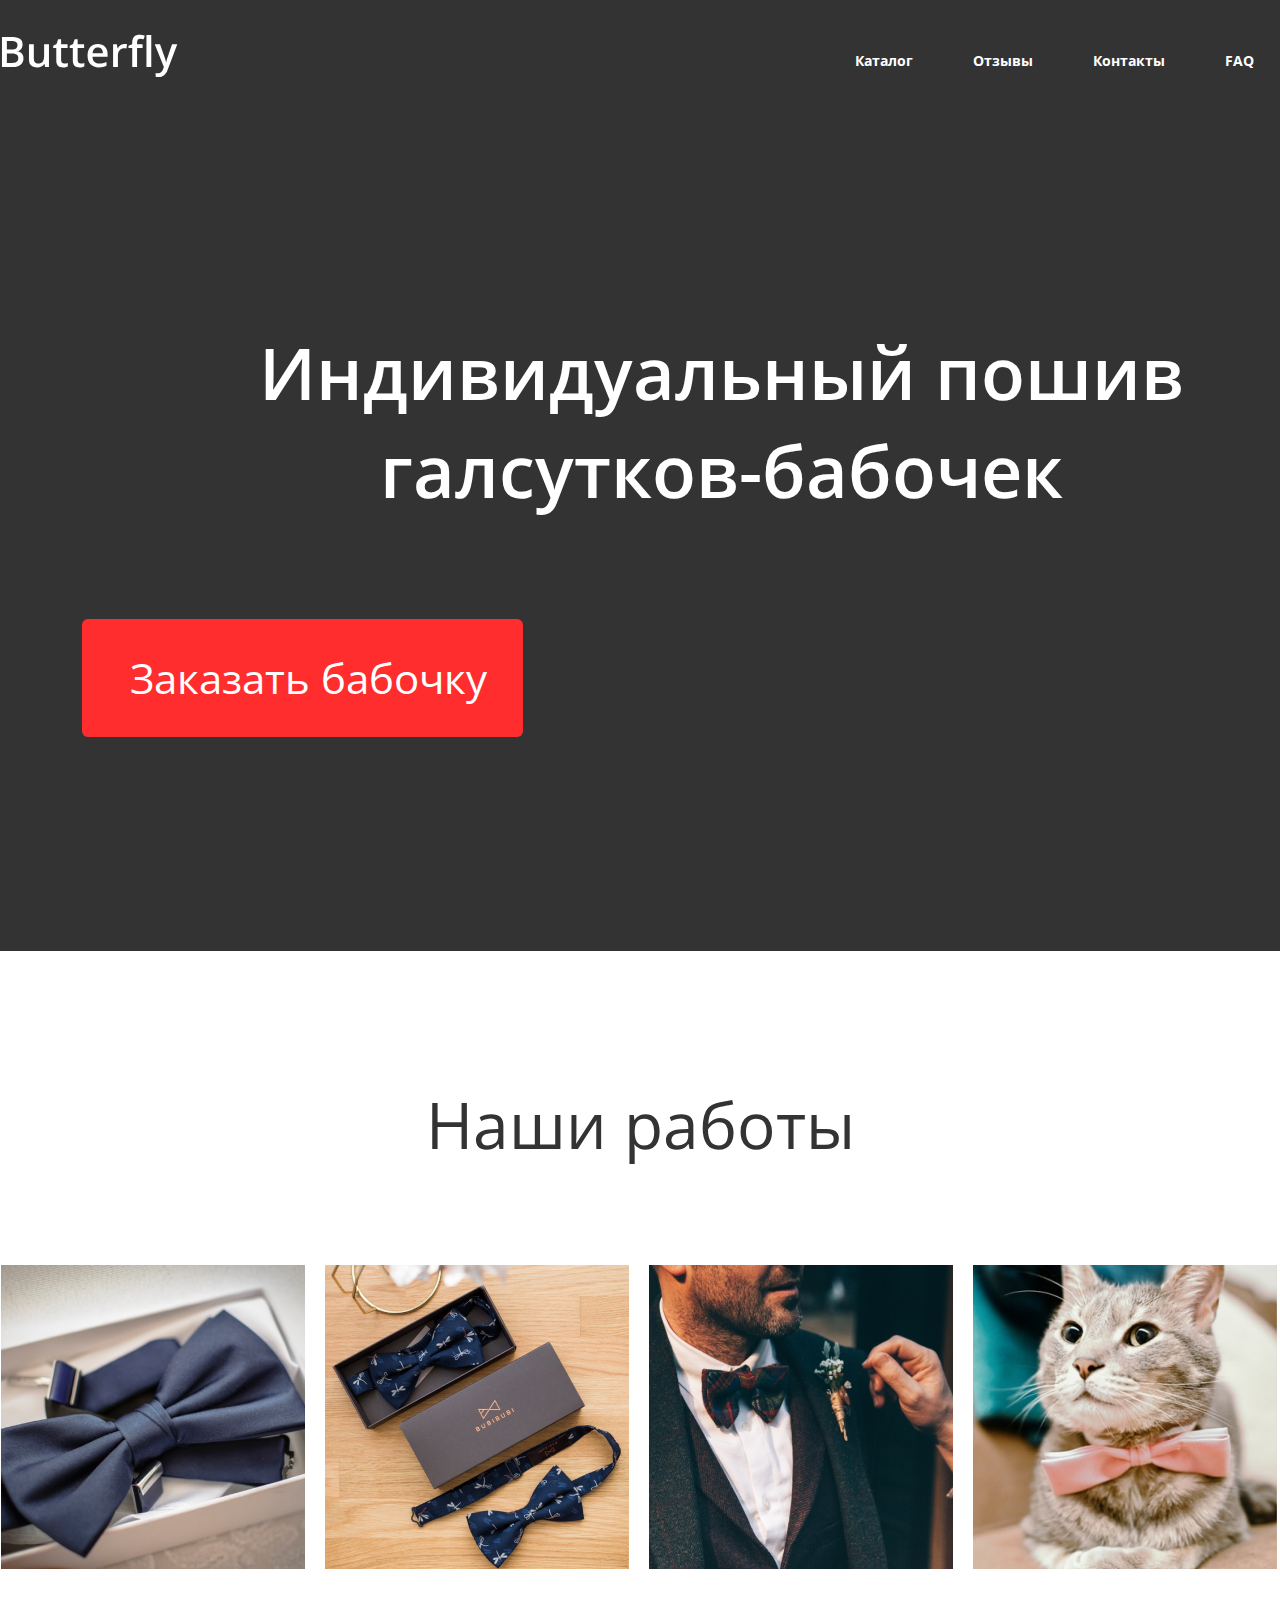
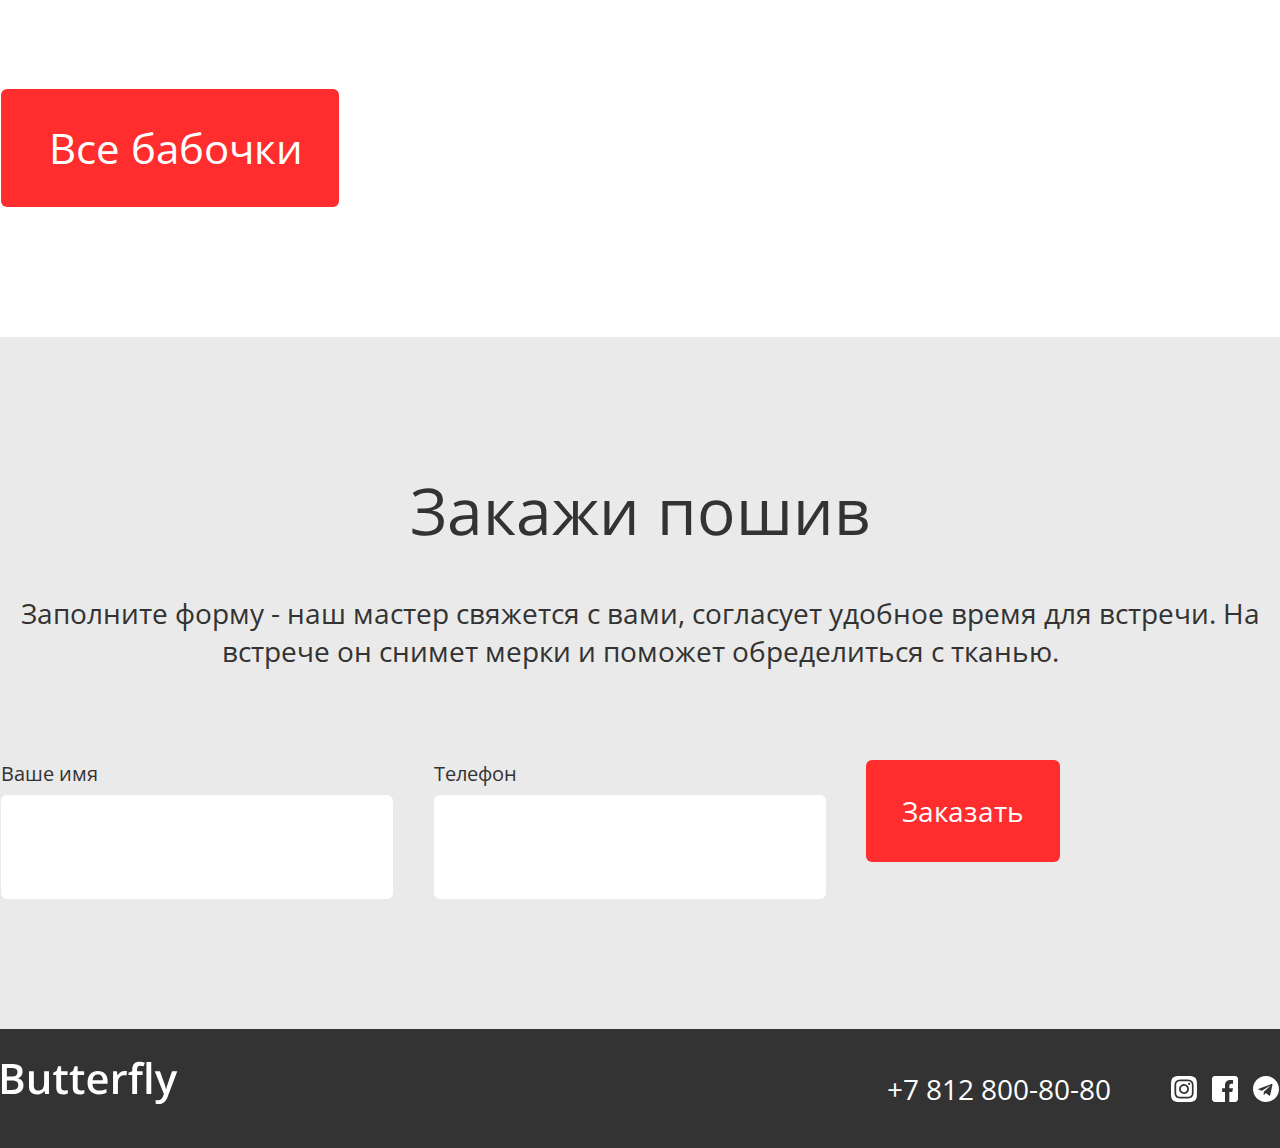
==== commit 422ac74a: "hw" ====
--- a/www/index.html
+++ b/www/index.html
@@ -30,7 +30,7 @@
   <section class="promo">
     <div class="inner">
       <h1 class="promo_title">Индивидуальный пошив галсутков-бабочек</h1>
-      <button class="promo_btn">Заказать бабочку</button>
+      <button class="btn">Заказать бабочку</button>
     </div>
   </section>
   <section class="works">
@@ -47,7 +47,7 @@
         <li class="works_item"><img src="images/works4.jpg" alt="бабочка">
         </li>
       </ul>
-      <a href="#" class="works_href">Все бабочки</a>
+      <a href="#" class="btn">Все бабочки</a>
     </div>
   </section>
   <section class="order">
@@ -65,7 +65,7 @@
           <input id="tel" name="tel" type="tel" class="form_text">
         </div>
         <div class="form_field">
-          <button type="submit" class="btn">Заказать</button>
+          <button type="submit" class="btn-mini">Заказать</button>
         </div>
       </form>
     </div>
--- a/www/style/style.css
+++ b/www/style/style.css
@@ -107,12 +107,46 @@
 }
 
 .promo_title {
+  margin-bottom: 100px;
   font-family: "Open Sans", sans-serif;
   font-size: 72px;
   font-weight: 600;
   line-height: 98px;
   text-align: center;
   color: #ffffff;
+}
+
+.btn {
+  display: inline-block;
+  padding: 30px 36px 31px 48px;
+  margin: 0 auto;
+  align-content: center;
+  font-family: inherit;
+  font-size: 42px;
+  font-weight: 400;
+  line-height: 57px;
+  text-align: center;
+  color: #FFFFFF;
+  border: none;
+  border-radius: 6px;
+  background-color: #FF2D2D;
+  cursor: pointer;
+}
+
+.btn-mini {
+  display: inline-block;
+  padding: 34px 36px;
+  align-content: center;
+  font-family: inherit;
+  font-size: 28px;
+  font-weight: 400;
+  line-height: 34px;
+  text-align: center;
+  color: #FFFFFF;
+  border: none;
+  border-radius: 6px;
+  background-color: #FF2D2D;
+  cursor: pointer;
 }
 
 .works {
@@ -133,6 +167,10 @@
 .works_list {
   display: flex;
   gap: 20px;
+}
+
+.works_item {
+  margin-bottom: 120px;
 }
 
 .order {
@@ -232,4 +270,4 @@
   width: 26px;
   height: 26px;
 }
-/*# sourceMappingURL=[data-uri] */
+/*# sourceMappingURL=[data-uri] */
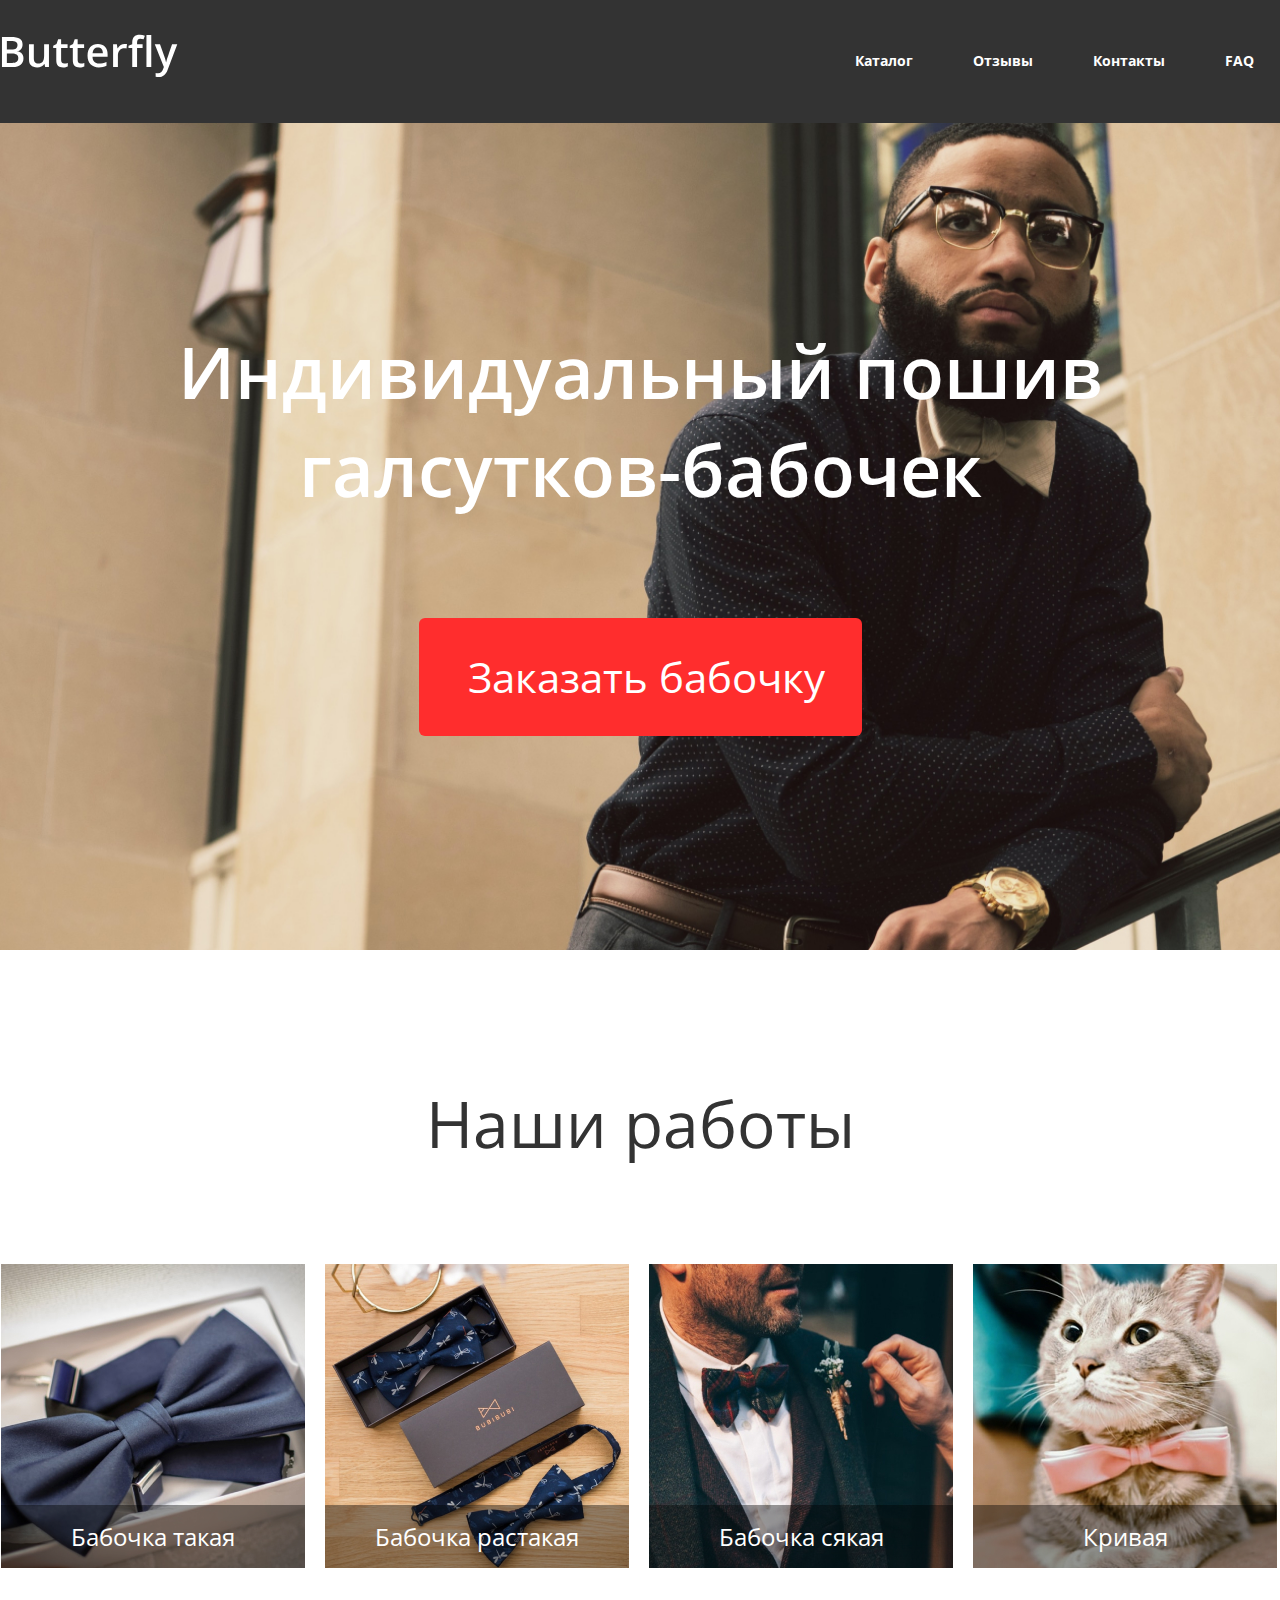
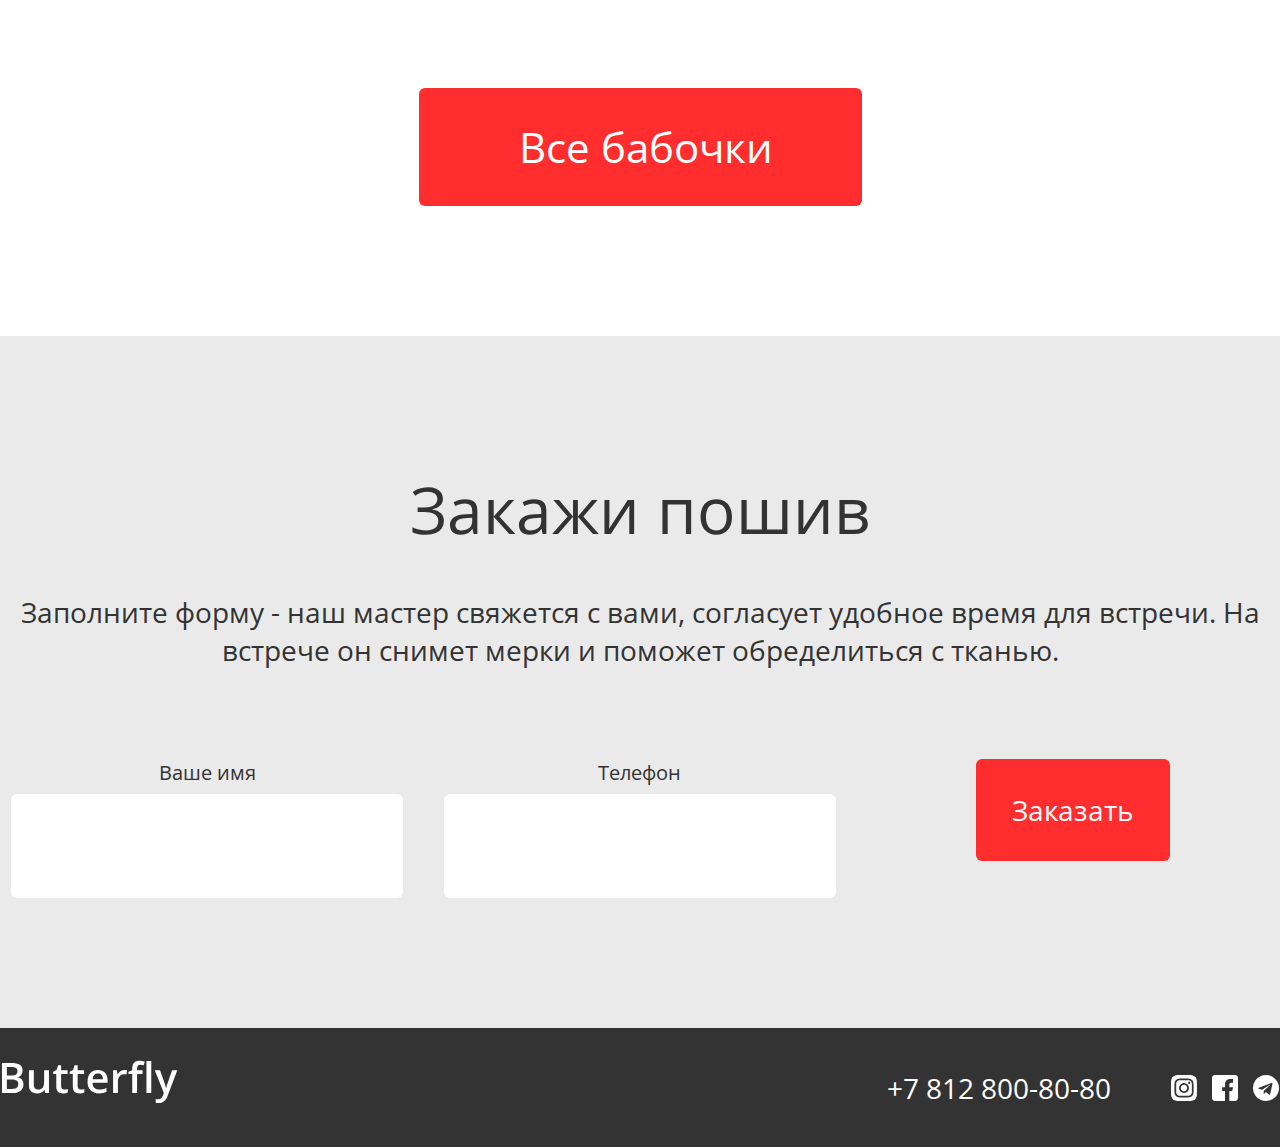
==== commit 8b259e4f: "hw" ====
--- a/www/index.html
+++ b/www/index.html
@@ -25,50 +25,88 @@
           <li><a href="#">FAQ</a></li>
         </ul>
       </nav>
+      <button class="header_burger">
+        <svg width="30" height="30" viewBox="0 0 30 30" fill="none" xmlns="http://www.w3.org/2000/svg">
+          <g clip-path="url(#clip0_10_468)">
+            <path d="M0 0H30V3.33333H0V0Z" fill="white" />
+            <path d="M0 13.3333H30V16.6667H0V13.3333Z" fill="white" />
+            <path d="M0 26.6667H30V30H0V26.6667Z" fill="white" />
+          </g>
+          <defs>
+            <clipPath id="clip0_10_468">
+              <rect width="30" height="30" fill="white" />
+            </clipPath>
+          </defs>
+        </svg>
+      </button>
     </div>
   </header>
-  <section class="promo">
-    <div class="inner">
-      <h1 class="promo_title">Индивидуальный пошив галсутков-бабочек</h1>
-      <button class="btn">Заказать бабочку</button>
-    </div>
-  </section>
-  <section class="works">
-    <div class="inner">
-      <h2 class="works_title">Наши работы</h2>
-      <ul class="works_list">
-        <li class="works_item">
-          <img src="images/works1.jpg" alt="бабочка">
-        </li>
-        <li class="works_item"><img src="images/works2.jpg" alt="бабочка">
-        </li>
-        <li class="works_item"><img src="images/works3.jpg" alt="бабочка">
-        </li>
-        <li class="works_item"><img src="images/works4.jpg" alt="бабочка">
-        </li>
-      </ul>
-      <a href="#" class="btn">Все бабочки</a>
-    </div>
-  </section>
-  <section class="order">
-    <div class="inner">
-      <h2 class="order_title">Закажи пошив</h2>
-      <p class="order_desk">Заполните форму - наш мастер свяжется с вами, согласует удобное время для встречи. На
-        встрече он снимет мерки и поможет обределиться с тканью.</p>
-      <form action="#" method="POST" class="form">
-        <div class="form_field">
-          <label for="name" class="form_label">Ваше имя</label>
-          <input id="name" name="name" type="text" class="form_text">
-        </div>
-        <div class="form_field">
-          <label for="tel" class="form_label">Телефон</label>
-          <input id="tel" name="tel" type="tel" class="form_text">
-        </div>
-        <div class="form_field">
-          <button type="submit" class="btn-mini">Заказать</button>
-        </div>
-      </form>
-    </div>
+
+  <main>
+    <section class="promo">
+      <div class="inner">
+        <h1 class="promo_title">Индивидуальный пошив галсутков-бабочек</h1>
+        <button class="btn">Заказать бабочку</button>
+      </div>
+    </section>
+    <section class="works">
+      <div class="inner">
+        <h2 class="works_title">Наши работы</h2>
+        <ul class="works_list">
+
+          <li class="works_item">
+            <figure class="works_figure">
+              <img class="works_img" src="images/works1.jpg" alt="бабочка">
+              <figcaption class="works_img-desk">Бабочка такая</figcaption>
+            </figure>
+          </li>
+
+          <li class="works_item">
+            <figure class="works_figure">
+              <img class="works_img" src="images/works2.jpg" alt="бабочка">
+              <figcaption class="works_img-desk">Бабочка растакая</figcaption>
+            </figure>
+          </li>
+
+          <li class="works_item">
+            <figure class="works_figure">
+              <img class="works_img" src="images/works3.jpg" alt="бабочка">
+              <figcaption class="works_img-desk">Бабочка сякая</figcaption>
+            </figure>
+          </li>
+
+          <li class="works_item">
+            <figure class="works_figure">
+              <img class="works_img" src="images/works4.jpg" alt="бабочка">
+              <figcaption class="works_img-desk">Кривая</figcaption>
+            </figure>
+          </li>
+
+        </ul>
+        <a href="#" class="btn">Все бабочки</a>
+      </div>
+    </section>
+    <section class="order">
+      <div class="inner">
+        <h2 class="order_title">Закажи пошив</h2>
+        <p class="order_desk">Заполните форму - наш мастер свяжется с вами, согласует удобное время для встречи. На
+          встрече он снимет мерки и поможет обределиться с тканью.</p>
+        <form action="#" method="POST" class="form">
+          <div class="form_field">
+            <label for="name" class="form_label">Ваше имя</label>
+            <input id="name" name="name" type="text" class="form_text">
+          </div>
+          <div class="form_field">
+            <label for="tel" class="form_label">Телефон</label>
+            <input id="tel" name="tel" type="tel" class="form_text">
+          </div>
+          <div class="form_field">
+            <button type="submit" class="btn-mini">Заказать</button>
+          </div>
+        </form>
+      </div>
+  </main>
+
   </section>
   <footer class="footer">
     <div class="inner">
--- a/www/style/style.css
+++ b/www/style/style.css
@@ -30,8 +30,10 @@
 }
 
 body {
+  padding-top: 122px;
   margin: 0;
   font-family: "Open Sans", sans-serif;
+  text-align: center;
 }
 
 img {
@@ -57,12 +59,27 @@
 }
 
 .header {
+  position: fixed;
+  top: 0;
+  left: 0;
+  width: 100%;
+  z-index: 1000;
   padding: 16px 0 17px 0;
   background-color: #333333;
 }
 .header .inner {
   display: flex;
   align-items: center;
+}
+@media (max-width: 1279px) {
+  .header {
+    padding: 20px 0 21px;
+  }
+}
+@media (max-width: 768px -1px) {
+  .header {
+    padding: 16px 0;
+  }
 }
 
 .header_logo {
@@ -76,6 +93,35 @@
 }
 .header_logo:hover {
   color: #FF2D2D;
+}
+@media (max-width: 1279px) {
+  .header_logo {
+    font-size: 36px;
+    line-height: 49px;
+  }
+}
+@media (max-width: 768px -1px) {
+  .header_logo {
+    font-size: 28px;
+    line-height: 38px;
+  }
+}
+
+.header_burger {
+  display: none;
+}
+@media (max-width: 768px -1px) {
+  .header_burger {
+    display: block;
+    width: 30px;
+    height: 30px;
+  }
+}
+
+@media (max-width: 768px -1px) {
+  .header_nav {
+    display: none;
+  }
 }
 
 .header_list {
@@ -101,9 +147,22 @@
 }
 
 .promo {
-  padding: 200px 82px 214px 82px;
+  padding: 200px 0 214px;
   background-color: #333333;
-  background-image: "../images/bg-promo.jpg";
+  background-image: url("../images/bg-promo.jpg");
+  background-repeat: no-repeat;
+  background-position: center;
+  background-size: cover;
+}
+@media (max-width: 1279px) {
+  .promo {
+    padding: 180px 0 190px;
+  }
+}
+@media (max-width: 768px -1px) {
+  .promo {
+    padding: 110px 0 100px;
+  }
 }
 
 .promo_title {
@@ -114,12 +173,26 @@
   line-height: 98px;
   text-align: center;
   color: #ffffff;
+}
+@media (max-width: 1279px) {
+  .promo_title {
+    font-size: 54px;
+    line-height: 74px;
+  }
+}
+@media (max-width: 768px -1px) {
+  .promo_title {
+    margin-bottom: 80px;
+    font-size: 32px;
+    line-height: 44px;
+  }
 }
 
 .btn {
   display: inline-block;
   padding: 30px 36px 31px 48px;
   margin: 0 auto;
+  min-width: 443px;
   align-content: center;
   font-family: inherit;
   font-size: 42px;
@@ -153,24 +226,96 @@
   padding: 130px 0;
   background-color: #FFFFFF;
 }
+@media (max-width: 1279px) {
+  .works {
+    padding: 120px 0;
+  }
+}
+@media (max-width: 768px -1px) {
+  .works {
+    padding: 90px 0;
+  }
+}
 
 .works_title {
   margin-bottom: 97px;
   font-family: "Open Sans", sans-serif;
+  text-align: center;
   font-size: 64px;
   font-weight: 400;
   line-height: 87px;
   color: #333333;
-  text-align: center;
+}
+@media (max-width: 1279px) {
+  .works_title {
+    font-size: 60px;
+    line-height: 82px;
+  }
+}
+@media (max-width: 768px -1px) {
+  .works_title {
+    font-size: 36px;
+    line-height: 49px;
+  }
+}
+@media (max-width: 1279px) {
+  .works_title {
+    margin-bottom: 80px;
+  }
+}
+@media (max-width: 768px -1px) {
+  .works_title {
+    margin-bottom: 60px;
+  }
 }
 
 .works_list {
   display: flex;
-  gap: 20px;
+  column-gap: 20px;
+  row-gap: 20px;
+}
+@media (max-width: 1279px) {
+  .works_list {
+    flex-wrap: wrap;
+  }
+}
+@media (max-width: 768px -1px) {
+  .works_list {
+    flex-wrap: wrap;
+  }
 }
 
 .works_item {
   margin-bottom: 120px;
+}
+@media (max-width: 1279px) {
+  .works_item {
+    flex-basis: calc(50% - 10px);
+  }
+}
+@media (max-width: 768px -1px) {
+  .works_item {
+    padding: 90px 0;
+  }
+}
+
+.works_figure {
+  position: relative;
+}
+
+.works_img-desk {
+  position: absolute;
+  left: 0;
+  bottom: 0;
+  width: 100%;
+  padding: 15px 48px;
+  font-family: "Open Sans", sans-serif;
+  font-weight: 400;
+  font-size: 24px;
+  line-height: 33px;
+  text-wrap: none;
+  color: #FFFFFF;
+  background-color: rgba(1, 1, 1, 0.4);
 }
 
 .order {
@@ -181,11 +326,23 @@
 .order_title {
   margin-bottom: 40px;
   font-family: "Open Sans", sans-serif;
+  text-align: center;
   font-size: 64px;
   font-weight: 400;
   line-height: 87px;
-  text-align: center;
   color: #333333;
+}
+@media (max-width: 1279px) {
+  .order_title {
+    font-size: 60px;
+    line-height: 82px;
+  }
+}
+@media (max-width: 768px -1px) {
+  .order_title {
+    font-size: 36px;
+    line-height: 49px;
+  }
 }
 
 .order_desk {
@@ -205,6 +362,7 @@
 
 .form_field {
   flex-basis: calc(33.33% - 13.3333333333px);
+  justify-content: center;
 }
 
 .form_text {
@@ -270,4 +428,4 @@
   width: 26px;
   height: 26px;
 }
-/*# sourceMappingURL=[data-uri] */
+/*# sourceMappingURL=[data-uri] */
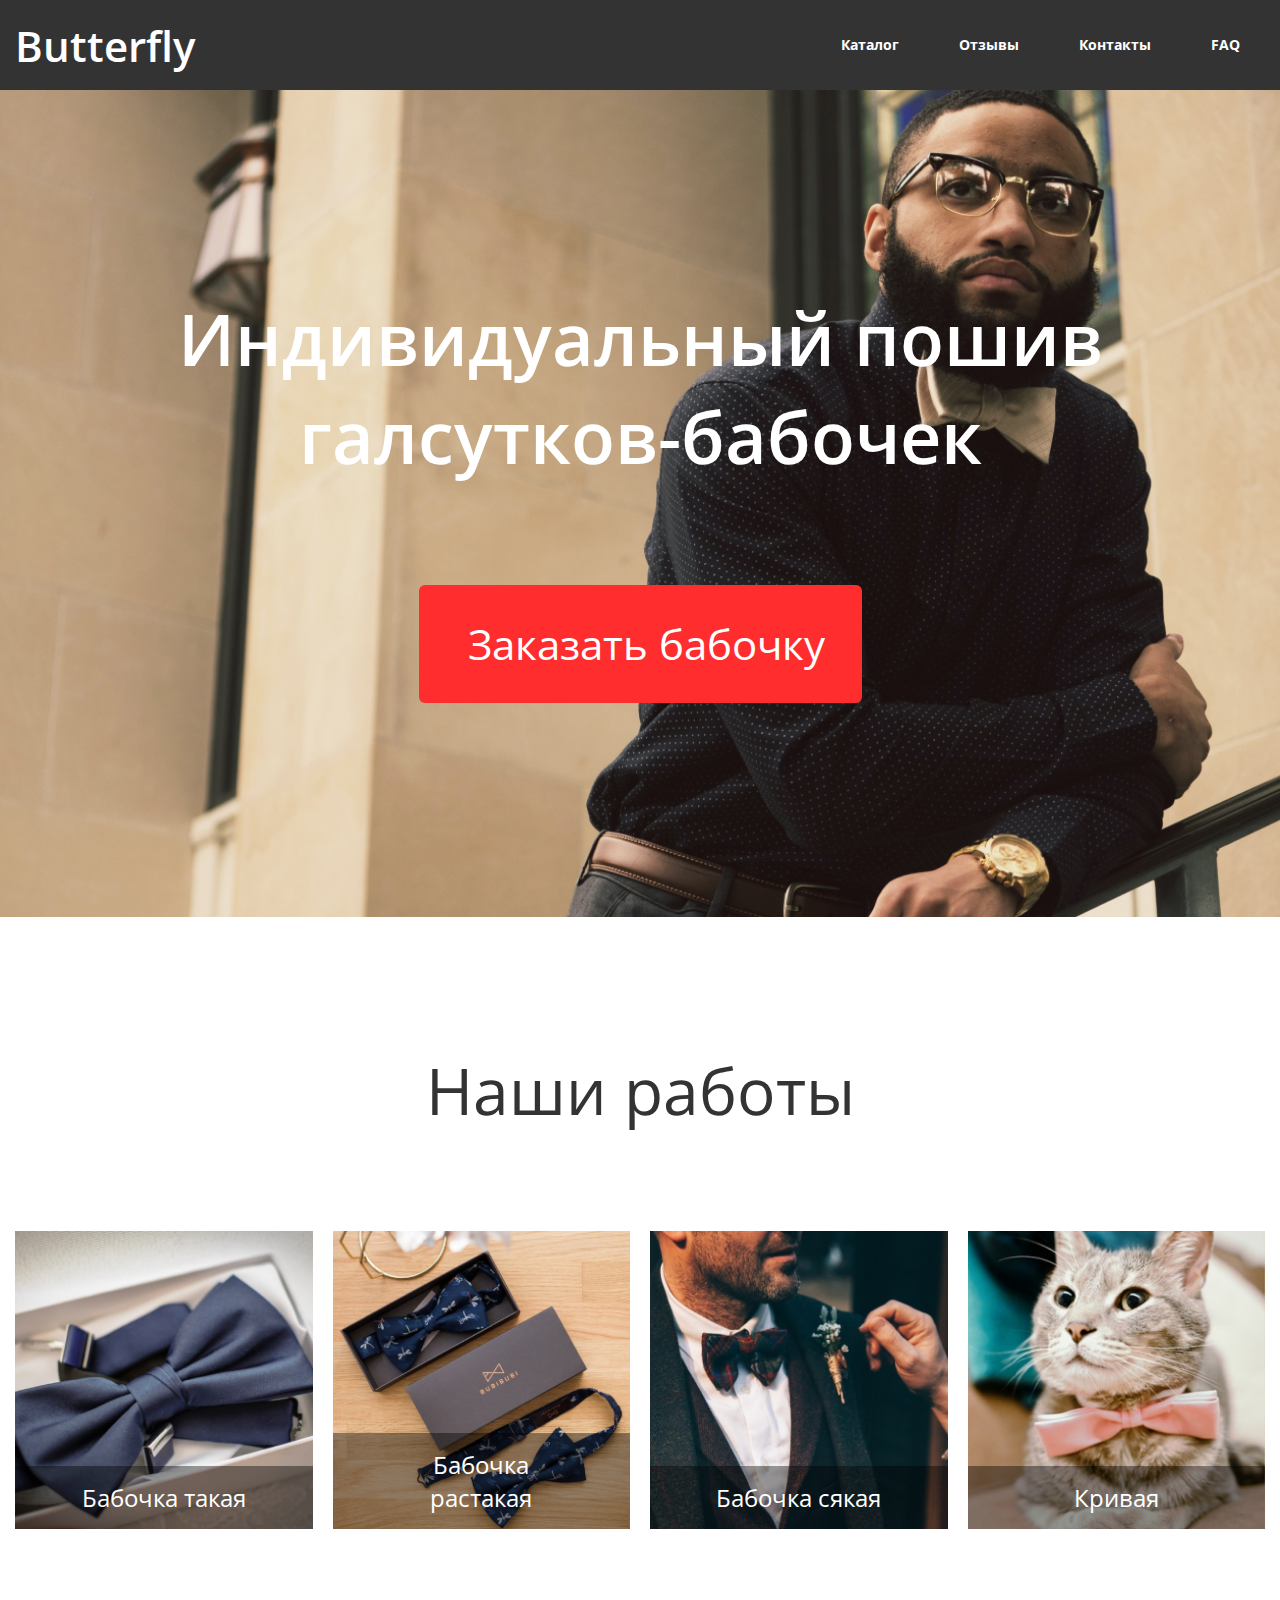
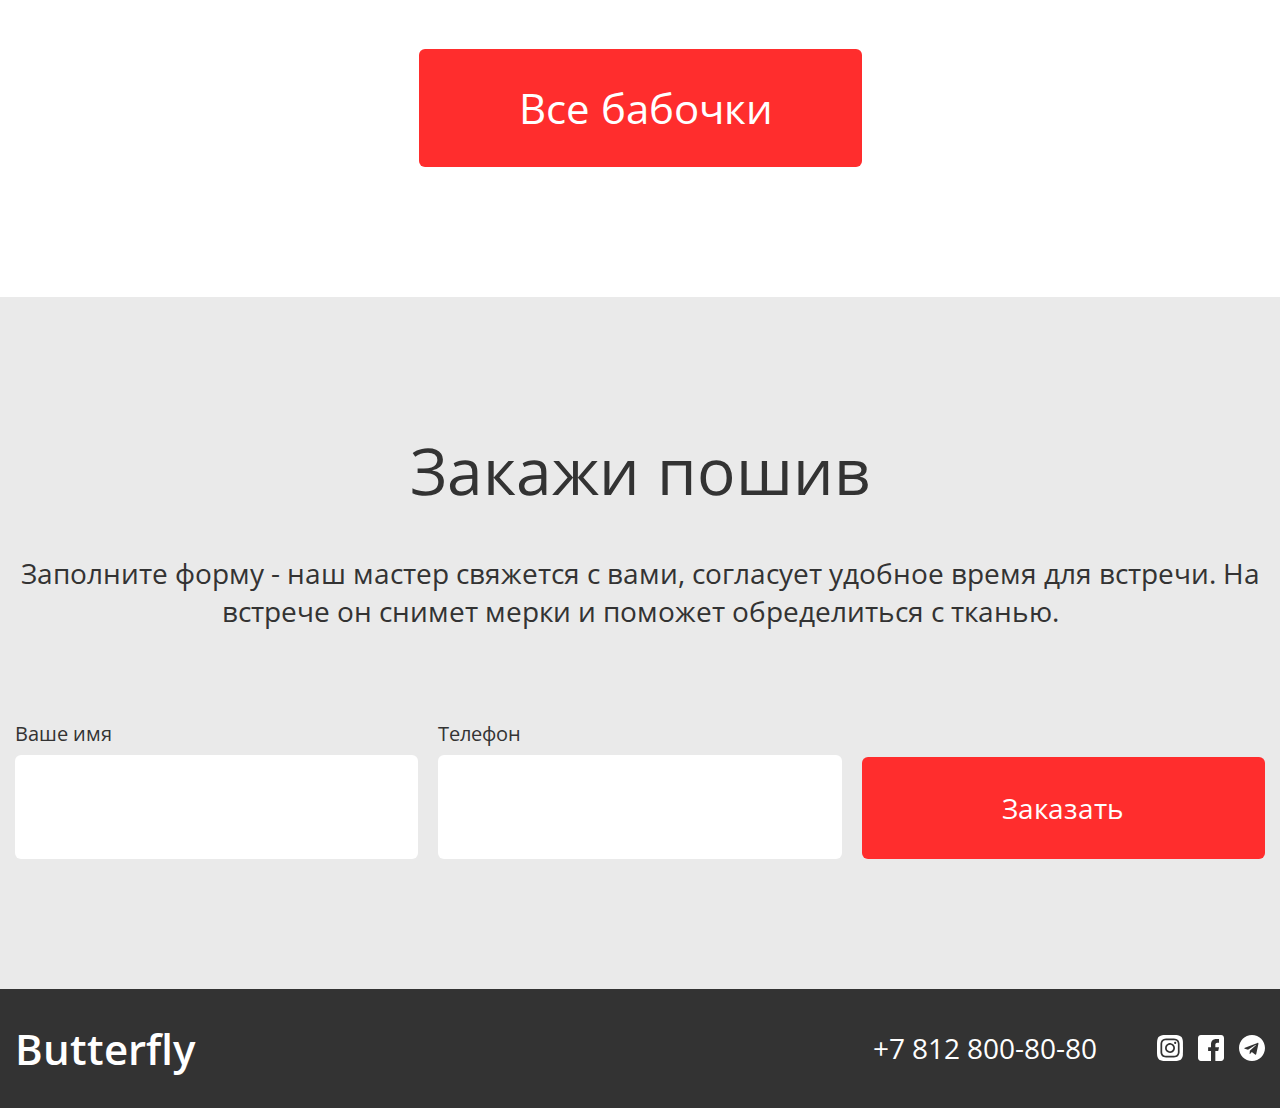
==== commit bea71bf4: "hw" ====
--- a/www/index.html
+++ b/www/index.html
@@ -10,19 +10,14 @@
 
 <body>
   <header class="header">
-    <div class="inner">
-      <a href="#" class="header_logo"><svg width="177" height="44" viewBox="0 0 177 44" fill="none"
-          xmlns="http://www.w3.org/2000/svg">
-          <path
-            d="M0.958008 3.01758H9.8584C13.9873 3.01758 16.9678 3.61914 18.7998 4.82227C20.6455 6.02539 21.5684 7.92578 21.5684 10.5234C21.5684 12.2734 21.1172 13.7295 20.2148 14.8916C19.3125 16.0537 18.0137 16.7852 16.3184 17.0859V17.291C18.4238 17.6875 19.9688 18.4736 20.9531 19.6494C21.9512 20.8115 22.4502 22.3906 22.4502 24.3867C22.4502 27.0801 21.5068 29.1924 19.6201 30.7236C17.7471 32.2412 15.1357 33 11.7861 33H0.958008V3.01758ZM5.85938 15.4043H10.5762C12.627 15.4043 14.124 15.083 15.0674 14.4404C16.0107 13.7842 16.4824 12.6768 16.4824 11.1182C16.4824 9.70996 15.9697 8.69141 14.9443 8.0625C13.9326 7.43359 12.3193 7.11914 10.1045 7.11914H5.85938V15.4043ZM5.85938 19.3828V28.8779H11.0684C13.1191 28.8779 14.6641 28.4883 15.7031 27.709C16.7559 26.916 17.2822 25.6719 17.2822 23.9766C17.2822 22.418 16.749 21.2627 15.6826 20.5107C14.6162 19.7588 12.9961 19.3828 10.8223 19.3828H5.85938ZM44.168 33L43.4912 30.0264H43.2451C42.5752 31.0791 41.6182 31.9062 40.374 32.5078C39.1436 33.1094 37.7354 33.4102 36.1494 33.4102C33.4014 33.4102 31.3506 32.7266 29.9971 31.3594C28.6436 29.9922 27.9668 27.9209 27.9668 25.1455V10.3184H32.8271V24.3047C32.8271 26.041 33.1826 27.3467 33.8936 28.2217C34.6045 29.083 35.7188 29.5137 37.2363 29.5137C39.2598 29.5137 40.7432 28.9121 41.6865 27.709C42.6436 26.4922 43.1221 24.4619 43.1221 21.6182V10.3184H47.9619V33H44.168ZM63.2812 29.5137C64.457 29.5137 65.6328 29.3291 66.8086 28.96V32.5898C66.2754 32.8223 65.585 33.0137 64.7373 33.1641C63.9033 33.3281 63.0352 33.4102 62.1328 33.4102C57.5664 33.4102 55.2832 31.0039 55.2832 26.1914V13.9688H52.1865V11.8359L55.5088 10.0723L57.1494 5.27344H60.123V10.3184H66.583V13.9688H60.123V26.1094C60.123 27.2715 60.4102 28.1328 60.9844 28.6934C61.5723 29.2402 62.3379 29.5137 63.2812 29.5137ZM79.8105 29.5137C80.9863 29.5137 82.1621 29.3291 83.3379 28.96V32.5898C82.8047 32.8223 82.1143 33.0137 81.2666 33.1641C80.4326 33.3281 79.5645 33.4102 78.6621 33.4102C74.0957 33.4102 71.8125 31.0039 71.8125 26.1914V13.9688H68.7158V11.8359L72.0381 10.0723L73.6787 5.27344H76.6523V10.3184H83.1123V13.9688H76.6523V26.1094C76.6523 27.2715 76.9395 28.1328 77.5137 28.6934C78.1016 29.2402 78.8672 29.5137 79.8105 29.5137ZM97.7959 33.4102C94.2686 33.4102 91.5068 32.3848 89.5107 30.334C87.5283 28.2695 86.5371 25.4326 86.5371 21.8232C86.5371 18.1182 87.46 15.2061 89.3057 13.0869C91.1514 10.9678 93.6875 9.9082 96.9141 9.9082C99.9082 9.9082 102.273 10.8174 104.01 12.6357C105.746 14.4541 106.614 16.9561 106.614 20.1416V22.7461H91.5C91.5684 24.9473 92.1631 26.6426 93.2842 27.832C94.4053 29.0078 95.9844 29.5957 98.0215 29.5957C99.3613 29.5957 100.605 29.4727 101.754 29.2266C102.916 28.9668 104.16 28.543 105.486 27.9551V31.8721C104.311 32.4326 103.121 32.8291 101.918 33.0615C100.715 33.2939 99.3408 33.4102 97.7959 33.4102ZM96.9141 13.5586C95.3828 13.5586 94.1523 14.0439 93.2227 15.0146C92.3066 15.9854 91.7598 17.4004 91.582 19.2598H101.877C101.85 17.3867 101.398 15.9717 100.523 15.0146C99.6484 14.0439 98.4453 13.5586 96.9141 13.5586ZM123.595 9.9082C124.565 9.9082 125.365 9.97656 125.994 10.1133L125.522 14.6045C124.839 14.4404 124.128 14.3584 123.39 14.3584C121.462 14.3584 119.896 14.9873 118.693 16.2451C117.504 17.5029 116.909 19.1367 116.909 21.1465V33H112.09V10.3184H115.863L116.499 14.3174H116.745C117.497 12.9639 118.475 11.8906 119.678 11.0977C120.895 10.3047 122.2 9.9082 123.595 9.9082ZM141.601 13.9688H136.063V33H131.224V13.9688H127.491V11.7129L131.224 10.2363V8.75977C131.224 6.08008 131.853 4.09766 133.11 2.8125C134.368 1.51367 136.289 0.864258 138.873 0.864258C140.568 0.864258 142.236 1.14453 143.877 1.70508L142.605 5.35547C141.416 4.97266 140.281 4.78125 139.201 4.78125C138.107 4.78125 137.308 5.12305 136.802 5.80664C136.31 6.47656 136.063 7.48828 136.063 8.8418V10.3184H141.601V13.9688ZM150.275 33H145.456V1.08984H150.275V33ZM153.762 10.3184H159.012L163.626 23.1768C164.323 25.0088 164.788 26.7314 165.021 28.3447H165.185C165.308 27.5928 165.533 26.6836 165.861 25.6172C166.189 24.5371 167.926 19.4375 171.07 10.3184H176.279L166.579 36.0146C164.815 40.7314 161.876 43.0898 157.761 43.0898C156.694 43.0898 155.655 42.9736 154.644 42.7412V38.9268C155.368 39.0908 156.195 39.1729 157.125 39.1729C159.449 39.1729 161.083 37.8262 162.026 35.1328L162.867 33L153.762 10.3184Z"
-            fill="white" />
-        </svg></a>
-      <nav class="header_nav">
-        <ul class="header_list">
-          <li><a href="#">Каталог</a></li>
-          <li><a href="#">Отзывы</a></li>
-          <li><a href="#">Контакты</a></li>
-          <li><a href="#">FAQ</a></li>
+    <div class="header_inner">
+      <a href="index.html" class="header_logo">Butterfly</a>
+      <nav class="menu">
+        <ul class="menu_list">
+          <li><a href="works.html">Каталог</a></li>
+          <li><a href="rewievs.html">Отзывы</a></li>
+          <li><a href="contacts.html">Контакты</a></li>
+          <li><a href="faq.html">FAQ</a></li>
         </ul>
       </nav>
       <button class="header_burger">
@@ -44,13 +39,15 @@
 
   <main>
     <section class="promo">
-      <div class="inner">
+      <div class="promo_inner">
         <h1 class="promo_title">Индивидуальный пошив галсутков-бабочек</h1>
         <button class="btn">Заказать бабочку</button>
       </div>
     </section>
+
+
     <section class="works">
-      <div class="inner">
+      <div class="works_inner">
         <h2 class="works_title">Наши работы</h2>
         <ul class="works_list">
 
@@ -86,8 +83,10 @@
         <a href="#" class="btn">Все бабочки</a>
       </div>
     </section>
+
+
     <section class="order">
-      <div class="inner">
+      <div class="order_inner">
         <h2 class="order_title">Закажи пошив</h2>
         <p class="order_desk">Заполните форму - наш мастер свяжется с вами, согласует удобное время для встречи. На
           встрече он снимет мерки и поможет обределиться с тканью.</p>
@@ -101,22 +100,18 @@
             <input id="tel" name="tel" type="tel" class="form_text">
           </div>
           <div class="form_field">
-            <button type="submit" class="btn-mini">Заказать</button>
+            <button type="submit" class=" btn btn-form">Заказать</button>
           </div>
         </form>
       </div>
+    </section>
   </main>
 
-  </section>
+
   <footer class="footer">
-    <div class="inner">
+    <div class="footer_inner">
       <div class="footer_nav">
-        <a href="#" class="footer_logo">
-          <svg width="177" height="44" viewBox="0 0 177 44" fill="none" xmlns="http://www.w3.org/2000/svg">
-            <path
-              d="M0.958008 3.01758H9.8584C13.9873 3.01758 16.9678 3.61914 18.7998 4.82227C20.6455 6.02539 21.5684 7.92578 21.5684 10.5234C21.5684 12.2734 21.1172 13.7295 20.2148 14.8916C19.3125 16.0537 18.0137 16.7852 16.3184 17.0859V17.291C18.4238 17.6875 19.9688 18.4736 20.9531 19.6494C21.9512 20.8115 22.4502 22.3906 22.4502 24.3867C22.4502 27.0801 21.5068 29.1924 19.6201 30.7236C17.7471 32.2412 15.1357 33 11.7861 33H0.958008V3.01758ZM5.85938 15.4043H10.5762C12.627 15.4043 14.124 15.083 15.0674 14.4404C16.0107 13.7842 16.4824 12.6768 16.4824 11.1182C16.4824 9.70996 15.9697 8.69141 14.9443 8.0625C13.9326 7.43359 12.3193 7.11914 10.1045 7.11914H5.85938V15.4043ZM5.85938 19.3828V28.8779H11.0684C13.1191 28.8779 14.6641 28.4883 15.7031 27.709C16.7559 26.916 17.2822 25.6719 17.2822 23.9766C17.2822 22.418 16.749 21.2627 15.6826 20.5107C14.6162 19.7588 12.9961 19.3828 10.8223 19.3828H5.85938ZM44.168 33L43.4912 30.0264H43.2451C42.5752 31.0791 41.6182 31.9062 40.374 32.5078C39.1436 33.1094 37.7354 33.4102 36.1494 33.4102C33.4014 33.4102 31.3506 32.7266 29.9971 31.3594C28.6436 29.9922 27.9668 27.9209 27.9668 25.1455V10.3184H32.8271V24.3047C32.8271 26.041 33.1826 27.3467 33.8936 28.2217C34.6045 29.083 35.7188 29.5137 37.2363 29.5137C39.2598 29.5137 40.7432 28.9121 41.6865 27.709C42.6436 26.4922 43.1221 24.4619 43.1221 21.6182V10.3184H47.9619V33H44.168ZM63.2812 29.5137C64.457 29.5137 65.6328 29.3291 66.8086 28.96V32.5898C66.2754 32.8223 65.585 33.0137 64.7373 33.1641C63.9033 33.3281 63.0352 33.4102 62.1328 33.4102C57.5664 33.4102 55.2832 31.0039 55.2832 26.1914V13.9688H52.1865V11.8359L55.5088 10.0723L57.1494 5.27344H60.123V10.3184H66.583V13.9688H60.123V26.1094C60.123 27.2715 60.4102 28.1328 60.9844 28.6934C61.5723 29.2402 62.3379 29.5137 63.2812 29.5137ZM79.8105 29.5137C80.9863 29.5137 82.1621 29.3291 83.3379 28.96V32.5898C82.8047 32.8223 82.1143 33.0137 81.2666 33.1641C80.4326 33.3281 79.5645 33.4102 78.6621 33.4102C74.0957 33.4102 71.8125 31.0039 71.8125 26.1914V13.9688H68.7158V11.8359L72.0381 10.0723L73.6787 5.27344H76.6523V10.3184H83.1123V13.9688H76.6523V26.1094C76.6523 27.2715 76.9395 28.1328 77.5137 28.6934C78.1016 29.2402 78.8672 29.5137 79.8105 29.5137ZM97.7959 33.4102C94.2686 33.4102 91.5068 32.3848 89.5107 30.334C87.5283 28.2695 86.5371 25.4326 86.5371 21.8232C86.5371 18.1182 87.46 15.2061 89.3057 13.0869C91.1514 10.9678 93.6875 9.9082 96.9141 9.9082C99.9082 9.9082 102.273 10.8174 104.01 12.6357C105.746 14.4541 106.614 16.9561 106.614 20.1416V22.7461H91.5C91.5684 24.9473 92.1631 26.6426 93.2842 27.832C94.4053 29.0078 95.9844 29.5957 98.0215 29.5957C99.3613 29.5957 100.605 29.4727 101.754 29.2266C102.916 28.9668 104.16 28.543 105.486 27.9551V31.8721C104.311 32.4326 103.121 32.8291 101.918 33.0615C100.715 33.2939 99.3408 33.4102 97.7959 33.4102ZM96.9141 13.5586C95.3828 13.5586 94.1523 14.0439 93.2227 15.0146C92.3066 15.9854 91.7598 17.4004 91.582 19.2598H101.877C101.85 17.3867 101.398 15.9717 100.523 15.0146C99.6484 14.0439 98.4453 13.5586 96.9141 13.5586ZM123.595 9.9082C124.565 9.9082 125.365 9.97656 125.994 10.1133L125.522 14.6045C124.839 14.4404 124.128 14.3584 123.39 14.3584C121.462 14.3584 119.896 14.9873 118.693 16.2451C117.504 17.5029 116.909 19.1367 116.909 21.1465V33H112.09V10.3184H115.863L116.499 14.3174H116.745C117.497 12.9639 118.475 11.8906 119.678 11.0977C120.895 10.3047 122.2 9.9082 123.595 9.9082ZM141.601 13.9688H136.063V33H131.224V13.9688H127.491V11.7129L131.224 10.2363V8.75977C131.224 6.08008 131.853 4.09766 133.11 2.8125C134.368 1.51367 136.289 0.864258 138.873 0.864258C140.568 0.864258 142.236 1.14453 143.877 1.70508L142.605 5.35547C141.416 4.97266 140.281 4.78125 139.201 4.78125C138.107 4.78125 137.308 5.12305 136.802 5.80664C136.31 6.47656 136.063 7.48828 136.063 8.8418V10.3184H141.601V13.9688ZM150.275 33H145.456V1.08984H150.275V33ZM153.762 10.3184H159.012L163.626 23.1768C164.323 25.0088 164.788 26.7314 165.021 28.3447H165.185C165.308 27.5928 165.533 26.6836 165.861 25.6172C166.189 24.5371 167.926 19.4375 171.07 10.3184H176.279L166.579 36.0146C164.815 40.7314 161.876 43.0898 157.761 43.0898C156.694 43.0898 155.655 42.9736 154.644 42.7412V38.9268C155.368 39.0908 156.195 39.1729 157.125 39.1729C159.449 39.1729 161.083 37.8262 162.026 35.1328L162.867 33L153.762 10.3184Z"
-              fill="white" />
-          </svg></a>
+        <a href="#" class="footer_logo">Butterfly</a>
         <div class="footer_wrap">
           <p class="footer_tel">+7 812 800-80-80</p>
           <div class="social_links">
@@ -165,6 +160,7 @@
       </div>
     </div>
   </footer>
+  <script src="scripts/Download jQuery _ jQuery_files/jquery-3.7.1.min.js"></script>
   <script src="scripts/script.js"></script>
 </body>
 
--- a/www/style/style.css
+++ b/www/style/style.css
@@ -30,10 +30,14 @@
 }
 
 body {
-  padding-top: 122px;
+  padding-top: 89px;
   margin: 0;
   font-family: "Open Sans", sans-serif;
-  text-align: center;
+}
+@media (max-width: 1279px) {
+  body {
+    padding-top: 71px;
+  }
 }
 
 img {
@@ -41,12 +45,10 @@
   max-width: 100%;
 }
 
-ul {
-  padding: 0;
-}
-
 .inner {
-  width: 1278px;
+  max-width: 1308px;
+  padding-left: 15px;
+  padding-right: 15px;
   margin: 0 auto;
 }
 
@@ -64,27 +66,30 @@
   left: 0;
   width: 100%;
   z-index: 1000;
-  padding: 16px 0 17px 0;
   background-color: #333333;
 }
-.header .inner {
+@media (max-width: 1279px) {
+  .header {
+    padding: 20px 0 21px;
+  }
+}
+@media (max-width: 767px) {
+  .header {
+    padding: 16px 0;
+  }
+}
+.header .header_inner {
+  max-width: 1308px;
+  padding-left: 15px;
+  padding-right: 15px;
+  margin: 0 auto;
   display: flex;
   align-items: center;
 }
-@media (max-width: 1279px) {
-  .header {
-    padding: 20px 0 21px;
-  }
-}
-@media (max-width: 768px -1px) {
-  .header {
-    padding: 16px 0;
-  }
-}
 
 .header_logo {
+  display: inline-block;
   margin-right: auto;
-  text-align: center;
   font-family: "Open Sans", sans-serif;
   font-size: 42px;
   font-weight: 600;
@@ -100,7 +105,7 @@
     line-height: 49px;
   }
 }
-@media (max-width: 768px -1px) {
+@media (max-width: 767px) {
   .header_logo {
     font-size: 28px;
     line-height: 38px;
@@ -110,40 +115,45 @@
 .header_burger {
   display: none;
 }
-@media (max-width: 768px -1px) {
+@media (max-width: 767px) {
   .header_burger {
     display: block;
+    background-color: transparent;
     width: 30px;
     height: 30px;
   }
 }
 
-@media (max-width: 768px -1px) {
-  .header_nav {
+@media (max-width: 767px) {
+  .menu {
     display: none;
   }
 }
 
-.header_list {
+.menu_list {
   display: flex;
   flex-wrap: wrap;
   gap: 10px;
 }
-
-.header_list li {
+.menu_list li {
   font-family: "Open Sans", sans-serif;
   font-size: 14px;
   font-weight: 700;
   line-height: 24px;
   color: #FFFFFF;
 }
-.header_list li a {
+.menu_list a {
   display: inline-block;
   padding: 33px 25px;
   color: inherit;
 }
-.header_list li a:hover {
-  color: #FF2D2D;
+.menu_list a:hover {
+  background-color: #FF2D2D;
+}
+@media (max-width: 767px) {
+  .menu_list.open {
+    display: block;
+  }
 }
 
 .promo {
@@ -153,16 +163,25 @@
   background-repeat: no-repeat;
   background-position: center;
   background-size: cover;
+  text-align: center;
 }
 @media (max-width: 1279px) {
   .promo {
     padding: 180px 0 190px;
   }
 }
-@media (max-width: 768px -1px) {
+@media (max-width: 767px) {
   .promo {
     padding: 110px 0 100px;
-  }
+    width: 100%;
+  }
+}
+
+.promo_inner {
+  max-width: 1308px;
+  padding-left: 15px;
+  padding-right: 15px;
+  margin: 0 auto;
 }
 
 .promo_title {
@@ -180,7 +199,7 @@
     line-height: 74px;
   }
 }
-@media (max-width: 768px -1px) {
+@media (max-width: 767px) {
   .promo_title {
     margin-bottom: 80px;
     font-size: 32px;
@@ -205,36 +224,49 @@
   background-color: #FF2D2D;
   cursor: pointer;
 }
-
-.btn-mini {
-  display: inline-block;
+@media (max-width: 767px) {
+  .btn {
+    padding: 20px 14px;
+    min-width: 278px;
+    font-size: 24px;
+    line-height: 33px;
+  }
+}
+
+.btn-form {
+  width: 100%;
+  min-width: initial;
   padding: 34px 36px;
-  align-content: center;
-  font-family: inherit;
   font-size: 28px;
-  font-weight: 400;
   line-height: 34px;
-  text-align: center;
-  color: #FFFFFF;
-  border: none;
-  border-radius: 6px;
-  background-color: #FF2D2D;
-  cursor: pointer;
+}
+@media (max-width: 1279px) {
+  .btn-form {
+    padding: 34px 305px 36px 322px;
+  }
 }
 
 .works {
   padding: 130px 0;
   background-color: #FFFFFF;
+  text-align: center;
 }
 @media (max-width: 1279px) {
   .works {
     padding: 120px 0;
   }
 }
-@media (max-width: 768px -1px) {
+@media (max-width: 767px) {
   .works {
     padding: 90px 0;
   }
+}
+
+.works_inner {
+  max-width: 1308px;
+  padding-left: 15px;
+  padding-right: 15px;
+  margin: 0 auto;
 }
 
 .works_title {
@@ -252,7 +284,7 @@
     line-height: 82px;
   }
 }
-@media (max-width: 768px -1px) {
+@media (max-width: 767px) {
   .works_title {
     font-size: 36px;
     line-height: 49px;
@@ -263,7 +295,7 @@
     margin-bottom: 80px;
   }
 }
-@media (max-width: 768px -1px) {
+@media (max-width: 767px) {
   .works_title {
     margin-bottom: 60px;
   }
@@ -277,9 +309,10 @@
 @media (max-width: 1279px) {
   .works_list {
     flex-wrap: wrap;
-  }
-}
-@media (max-width: 768px -1px) {
+    margin-bottom: 80px;
+  }
+}
+@media (max-width: 767px) {
   .works_list {
     flex-wrap: wrap;
   }
@@ -290,10 +323,11 @@
 }
 @media (max-width: 1279px) {
   .works_item {
+    margin-bottom: 0;
     flex-basis: calc(50% - 10px);
   }
 }
-@media (max-width: 768px -1px) {
+@media (max-width: 767px) {
   .works_item {
     padding: 90px 0;
   }
@@ -301,6 +335,11 @@
 
 .works_figure {
   position: relative;
+}
+@media (max-width: 1279px) {
+  .works_figure .works_img {
+    width: 100%;
+  }
 }
 
 .works_img-desk {
@@ -323,6 +362,13 @@
   background-color: rgba(51, 51, 51, 0.1);
 }
 
+.order_inner {
+  max-width: 1308px;
+  padding-left: 15px;
+  padding-right: 15px;
+  margin: 0 auto;
+}
+
 .order_title {
   margin-bottom: 40px;
   font-family: "Open Sans", sans-serif;
@@ -331,6 +377,16 @@
   font-weight: 400;
   line-height: 87px;
   color: #333333;
+}
+@media (max-width: 1279px) {
+  .order_title {
+    margin-bottom: 40px;
+  }
+}
+@media (max-width: 767px) {
+  .order_title {
+    margin-bottom: 20px;
+  }
 }
 @media (max-width: 1279px) {
   .order_title {
@@ -338,7 +394,7 @@
     line-height: 82px;
   }
 }
-@media (max-width: 768px -1px) {
+@media (max-width: 767px) {
   .order_title {
     font-size: 36px;
     line-height: 49px;
@@ -354,20 +410,57 @@
   text-align: center;
   color: #333333;
 }
+@media (max-width: 1279px) {
+  .order_desk {
+    margin-bottom: 90px;
+  }
+}
+@media (max-width: 767px) {
+  .order_desk {
+    margin-bottom: 60px;
+    font-size: 18px;
+    line-height: 25px;
+  }
+}
 
 .form {
   display: flex;
-  gap: 20px;
+  flex-wrap: wrap;
+  column-gap: 20px;
+  align-items: flex-end;
+}
+@media (max-width: 1279px) {
+  .form {
+    column-gap: 20px;
+    row-gap: 40px;
+  }
+}
+@media (max-width: 767px) {
+  .form {
+    flex-direction: column;
+    row-gap: 30px;
+  }
 }
 
 .form_field {
   flex-basis: calc(33.33% - 13.3333333333px);
   justify-content: center;
 }
+@media (max-width: 1279px) {
+  .form_field {
+    flex-basis: calc(50% - 10px);
+  }
+}
+@media (max-width: 767px) {
+  .form_field {
+    flex-basis: 100%;
+  }
+}
 
 .form_text {
   padding: 35px 30px;
   margin-top: 8px;
+  width: 100%;
   border: none;
   border-radius: 6px;
   background-color: #FFFFFF;
@@ -384,6 +477,7 @@
   font-size: 20px;
   font-weight: 400;
   line-height: 27px;
+  text-align: start;
   color: #333333;
 }
 
@@ -392,18 +486,57 @@
   background-color: #333333;
   color: #FFFFFF;
 }
+@media (max-width: 1279px) {
+  .footer {
+    padding: 35px 0;
+  }
+}
+@media (max-width: 767px) {
+  .footer {
+    padding: 30px 0 35px;
+  }
+}
+
+.footer_inner {
+  max-width: 1308px;
+  padding-left: 15px;
+  padding-right: 15px;
+  margin: 0 auto;
+}
 
 .footer_nav {
   display: flex;
   align-items: center;
 }
+@media (max-width: 767px) {
+  .footer_nav {
+    flex-direction: column;
+  }
+}
 
 .footer_logo {
+  display: inline-block;
   margin-right: auto;
   font-family: "Open Sans", sans-serif;
   font-size: 42px;
   font-weight: 600;
   line-height: 57px;
+  color: #FFFFFF;
+}
+.footer_logo:hover {
+  color: #FF2D2D;
+}
+@media (max-width: 1279px) {
+  .footer_logo {
+    font-size: 36px;
+    line-height: 49px;
+  }
+}
+@media (max-width: 767px) {
+  .footer_logo {
+    font-size: 28px;
+    line-height: 38px;
+  }
 }
 
 .footer_wrap {
@@ -428,4 +561,62 @@
   width: 26px;
   height: 26px;
 }
-/*# sourceMappingURL=[data-uri] */
+
+.questions {
+  padding: 130px 0;
+  background-color: #FFFFFF;
+}
+
+.questions_inner {
+  max-width: 1308px;
+  padding-left: 15px;
+  padding-right: 15px;
+  margin: 0 auto;
+}
+
+.questions_title {
+  margin-bottom: 80px;
+  font-family: "Open Sans", sans-serif;
+  text-align: center;
+  font-size: 64px;
+  font-weight: 400;
+  line-height: 87px;
+  color: #333333;
+}
+@media (max-width: 1279px) {
+  .questions_title {
+    font-size: 60px;
+    line-height: 82px;
+  }
+}
+@media (max-width: 767px) {
+  .questions_title {
+    font-size: 36px;
+    line-height: 49px;
+  }
+}
+
+.accordion_btn {
+  padding: 25px 0 25px 30px;
+  width: 100%;
+  border: 1px solid rgba(255, 45, 45, 0.2);
+  font-family: "Open Sans", sans-serif;
+  font-size: 36px;
+  font-weight: 300;
+  line-height: 49px;
+  text-align: left;
+  color: #152B3C;
+  background-color: #FFFFFF;
+}
+
+.accordion_answer {
+  font-family: "Open Sans", sans-serif;
+  font-size: 18px;
+  font-weight: 300;
+  line-height: 25px;
+  color: #000000;
+}
+.accordion_answer p {
+  margin-bottom: 30px;
+}
+/*# sourceMappingURL=[data-uri] */
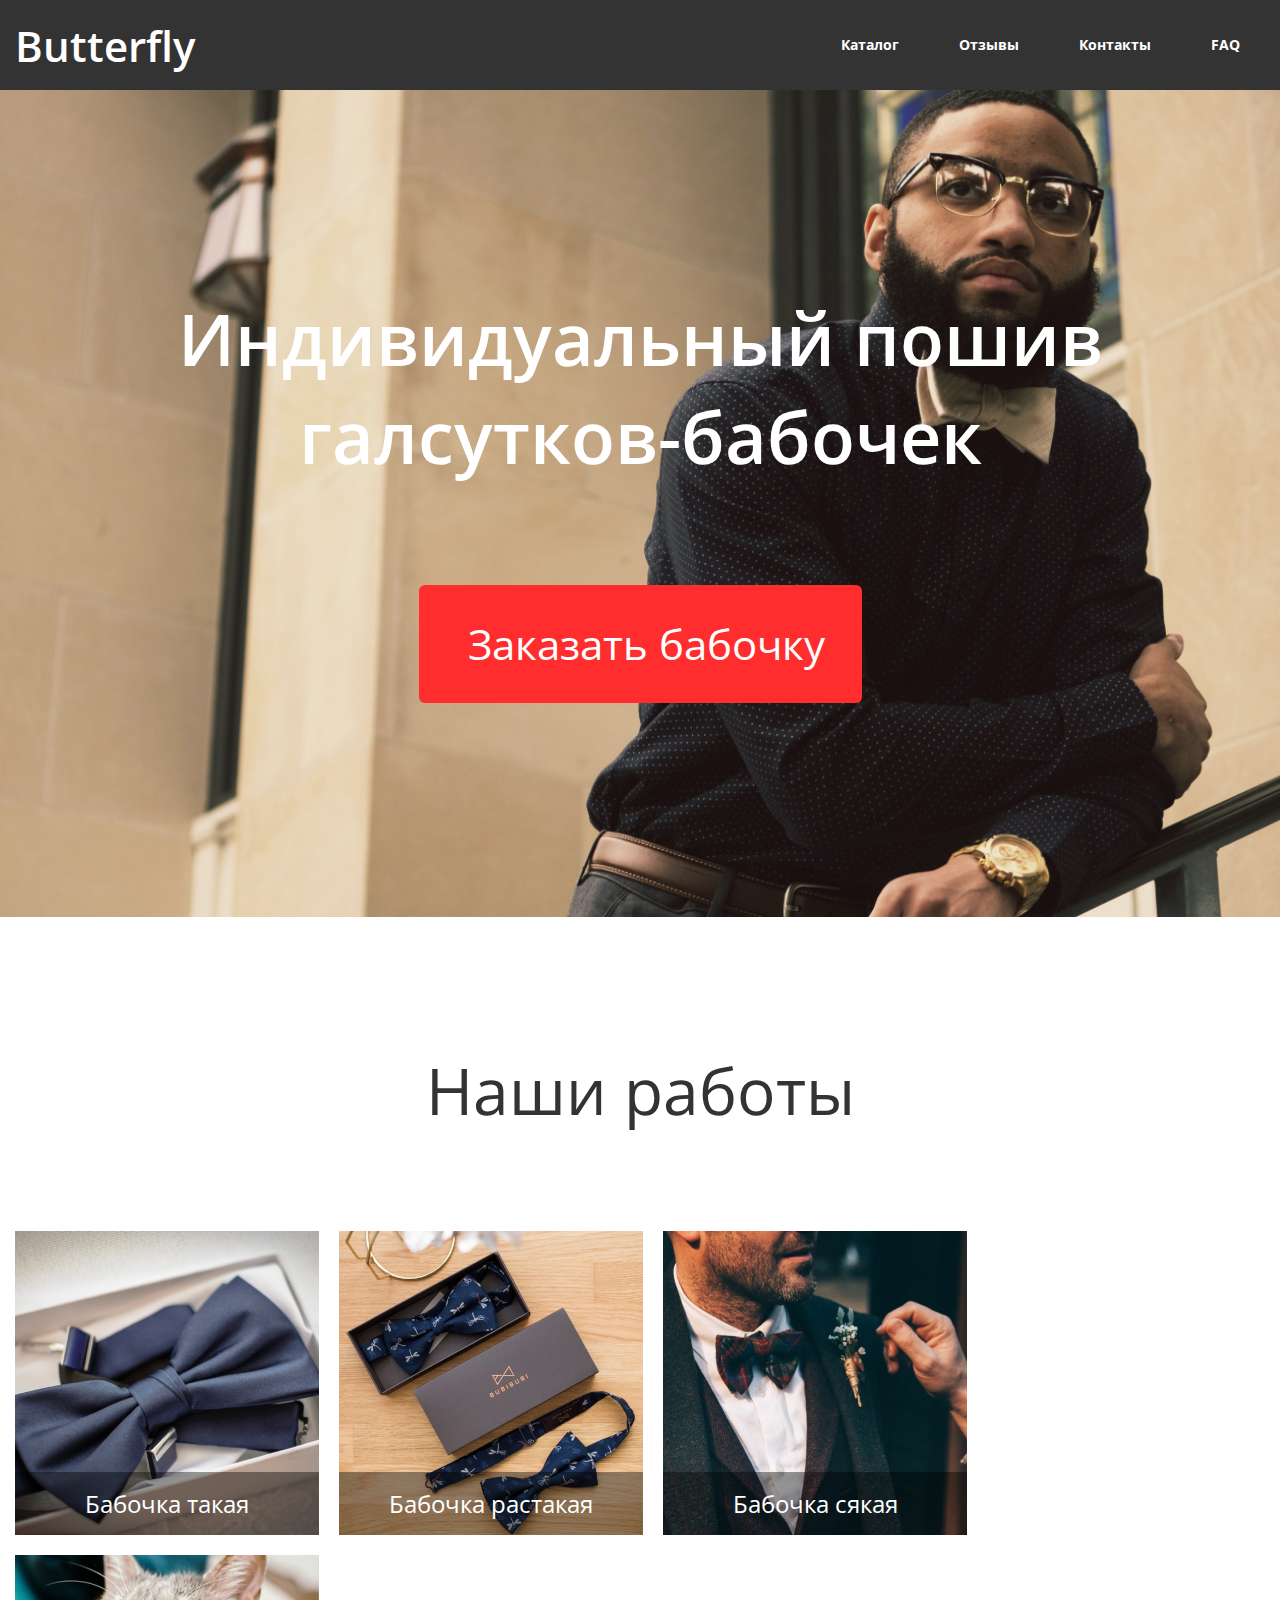
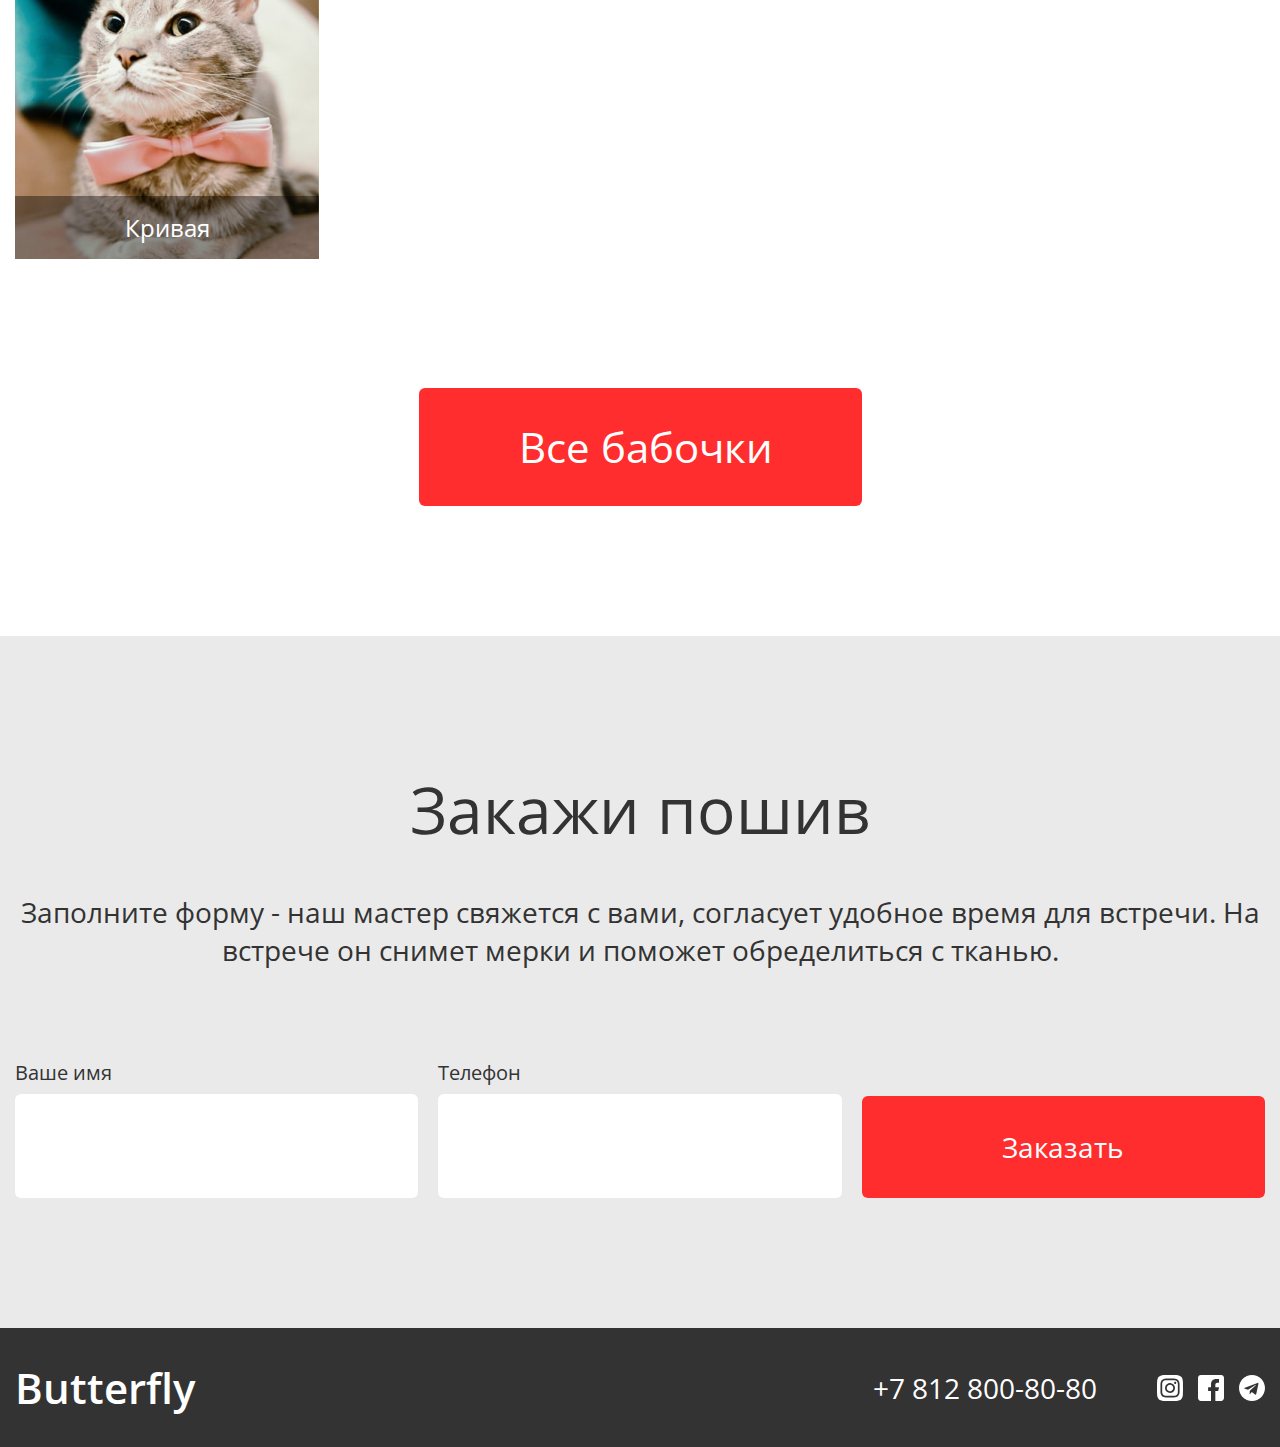
==== commit 2b1ce022: "hw" ====
--- a/www/index.html
+++ b/www/index.html
@@ -12,15 +12,15 @@
   <header class="header">
     <div class="header_inner">
       <a href="index.html" class="header_logo">Butterfly</a>
-      <nav class="menu">
+      <nav class="menu js-menu">
         <ul class="menu_list">
           <li><a href="works.html">Каталог</a></li>
-          <li><a href="rewievs.html">Отзывы</a></li>
+          <li><a href="reviews.html">Отзывы</a></li>
           <li><a href="contacts.html">Контакты</a></li>
           <li><a href="faq.html">FAQ</a></li>
         </ul>
       </nav>
-      <button class="header_burger">
+      <button class="header_burger js-burger">
         <svg width="30" height="30" viewBox="0 0 30 30" fill="none" xmlns="http://www.w3.org/2000/svg">
           <g clip-path="url(#clip0_10_468)">
             <path d="M0 0H30V3.33333H0V0Z" fill="white" />
@@ -52,31 +52,39 @@
         <ul class="works_list">
 
           <li class="works_item">
-            <figure class="works_figure">
-              <img class="works_img" src="images/works1.jpg" alt="бабочка">
-              <figcaption class="works_img-desk">Бабочка такая</figcaption>
-            </figure>
+            <a href="#">
+              <figure class="works_figure">
+                <img class="works_img" src="images/works1.jpg" alt="бабочка">
+                <figcaption class="works_img-desk">Бабочка такая</figcaption>
+              </figure>
+            </a>
           </li>
 
           <li class="works_item">
-            <figure class="works_figure">
-              <img class="works_img" src="images/works2.jpg" alt="бабочка">
-              <figcaption class="works_img-desk">Бабочка растакая</figcaption>
-            </figure>
+            <a href="#">
+              <figure class="works_figure">
+                <img class="works_img" src="images/works2.jpg" alt="бабочка">
+                <figcaption class="works_img-desk">Бабочка растакая</figcaption>
+              </figure>
+            </a>
           </li>
 
           <li class="works_item">
-            <figure class="works_figure">
-              <img class="works_img" src="images/works3.jpg" alt="бабочка">
-              <figcaption class="works_img-desk">Бабочка сякая</figcaption>
-            </figure>
+            <a href="#">
+              <figure class="works_figure">
+                <img class="works_img" src="images/works3.jpg" alt="бабочка">
+                <figcaption class="works_img-desk">Бабочка сякая</figcaption>
+              </figure>
+            </a>
           </li>
 
           <li class="works_item">
-            <figure class="works_figure">
-              <img class="works_img" src="images/works4.jpg" alt="бабочка">
-              <figcaption class="works_img-desk">Кривая</figcaption>
-            </figure>
+            <a href="#">
+              <figure class="works_figure">
+                <img class="works_img" src="images/works4.jpg" alt="бабочка">
+                <figcaption class="works_img-desk">Кривая</figcaption>
+              </figure>
+            </a>
           </li>
 
         </ul>
@@ -160,7 +168,7 @@
       </div>
     </div>
   </footer>
-  <script src="scripts/Download jQuery _ jQuery_files/jquery-3.7.1.min.js"></script>
+  <script src="scripts/jquery-3.7.1.min.js"></script>
   <script src="scripts/script.js"></script>
 </body>
 
--- a/www/style/style.css
+++ b/www/style/style.css
@@ -36,7 +36,12 @@
 }
 @media (max-width: 1279px) {
   body {
-    padding-top: 71px;
+    padding-top: 89px;
+  }
+}
+@media (max-width: 767px) {
+  body {
+    padding-top: 69px;
   }
 }
 
@@ -68,11 +73,6 @@
   z-index: 1000;
   background-color: #333333;
 }
-@media (max-width: 1279px) {
-  .header {
-    padding: 20px 0 21px;
-  }
-}
 @media (max-width: 767px) {
   .header {
     padding: 16px 0;
@@ -121,6 +121,7 @@
     background-color: transparent;
     width: 30px;
     height: 30px;
+    border: none;
   }
 }
 
@@ -173,7 +174,6 @@
 @media (max-width: 767px) {
   .promo {
     padding: 110px 0 100px;
-    width: 100%;
   }
 }
 
@@ -245,6 +245,11 @@
     padding: 34px 305px 36px 322px;
   }
 }
+@media (max-width: 767px) {
+  .btn-form {
+    padding: 34px 86px 36px 93px;
+  }
+}
 
 .works {
   padding: 130px 0;
@@ -302,25 +307,23 @@
 }
 
 .works_list {
-  display: flex;
+  margin-bottom: 129px;
+  display: flex;
+  flex-wrap: wrap;
   column-gap: 20px;
   row-gap: 20px;
 }
 @media (max-width: 1279px) {
   .works_list {
-    flex-wrap: wrap;
     margin-bottom: 80px;
   }
 }
 @media (max-width: 767px) {
   .works_list {
-    flex-wrap: wrap;
-  }
-}
-
-.works_item {
-  margin-bottom: 120px;
-}
+    flex-direction: column;
+  }
+}
+
 @media (max-width: 1279px) {
   .works_item {
     margin-bottom: 0;
@@ -329,7 +332,7 @@
 }
 @media (max-width: 767px) {
   .works_item {
-    padding: 90px 0;
+    margin: 0;
   }
 }
 
@@ -360,6 +363,16 @@
 .order {
   padding: 130px 0;
   background-color: rgba(51, 51, 51, 0.1);
+}
+@media (max-width: 1279px) {
+  .order {
+    padding: 120px 0;
+  }
+}
+@media (max-width: 767px) {
+  .order {
+    padding: 90px 0;
+  }
 }
 
 .order_inner {
@@ -534,6 +547,8 @@
 }
 @media (max-width: 767px) {
   .footer_logo {
+    margin-right: 0;
+    margin-bottom: 30px;
     font-size: 28px;
     line-height: 38px;
   }
@@ -543,6 +558,12 @@
   display: flex;
   align-items: center;
   gap: 60px;
+}
+@media (max-width: 767px) {
+  .footer_wrap {
+    flex-direction: column;
+    gap: 15px;
+  }
 }
 
 .footer_tel {
@@ -565,6 +586,16 @@
 .questions {
   padding: 130px 0;
   background-color: #FFFFFF;
+}
+@media (max-width: 1279px) {
+  .questions {
+    padding: 120px 0;
+  }
+}
+@media (max-width: 767px) {
+  .questions {
+    padding: 90px 0;
+  }
 }
 
 .questions_inner {
@@ -595,11 +626,30 @@
     line-height: 49px;
   }
 }
+@media (max-width: 1279px) {
+  .questions_title {
+    margin-bottom: 70px;
+  }
+}
+@media (max-width: 767px) {
+  .questions_title {
+    margin-bottom: 50px;
+  }
+}
+
+.accordion {
+  overflow: hidden;
+  border: 1px solid rgba(255, 45, 45, 0.2);
+  background-color: #FFFFFF;
+  box-shadow: 0 0 8px rgba(255, 45, 45, 0.2);
+}
 
 .accordion_btn {
+  display: flex;
+  justify-content: space-between;
   padding: 25px 0 25px 30px;
   width: 100%;
-  border: 1px solid rgba(255, 45, 45, 0.2);
+  border: none;
   font-family: "Open Sans", sans-serif;
   font-size: 36px;
   font-weight: 300;
@@ -607,16 +657,436 @@
   text-align: left;
   color: #152B3C;
   background-color: #FFFFFF;
+  cursor: pointer;
+}
+@media (max-width: 1279px) {
+  .accordion_btn {
+    font-size: 32px;
+    line-height: 44px;
+  }
+}
+@media (max-width: 767px) {
+  .accordion_btn {
+    padding: 15px 0 15px 15px;
+    font-size: 20px;
+    line-height: 27px;
+  }
+}
+.accordion_btn.open .accordion_icon:after {
+  opacity: 0;
+  transform: scale(0);
+}
+
+.accordion_icon {
+  flex-shrink: 0;
+  position: relative;
+  display: inline-block;
+  width: 40px;
+  height: 40px;
+  margin-right: 28px;
+  margin-top: 6px;
+}
+@media (max-width: 767px) {
+  .accordion_icon {
+    width: 30px;
+    height: 30px;
+    margin-right: 27px;
+  }
+}
+.accordion_icon:before, .accordion_icon:after {
+  content: "";
+  position: absolute;
+  top: 0;
+  right: 0;
+  bottom: 0;
+  left: 0;
+  margin: auto;
+  background-color: #FF2D2D;
+}
+.accordion_icon:before {
+  width: 40px;
+  height: 2px;
+}
+@media (max-width: 767px) {
+  .accordion_icon:before {
+    width: 30px;
+  }
+}
+.accordion_icon:after {
+  width: 2px;
+  height: 40px;
+  transition: all 0.3s ease;
+}
+@media (max-width: 767px) {
+  .accordion_icon:after {
+    height: 30px;
+  }
+}
+
+.accordion_first {
+  margin-bottom: 40px;
+}
+@media (max-width: 767px) {
+  .accordion_first {
+    margin-bottom: 20px;
+  }
 }
 
 .accordion_answer {
+  display: none;
+  padding: 0 74px 30px 30px;
   font-family: "Open Sans", sans-serif;
   font-size: 18px;
   font-weight: 300;
   line-height: 25px;
   color: #000000;
 }
+@media (max-width: 1279px) {
+  .accordion_answer {
+    font-size: 16px;
+    line-height: 22px;
+  }
+}
+@media (max-width: 767px) {
+  .accordion_answer {
+    font-size: 14px;
+    line-height: 19px;
+  }
+}
 .accordion_answer p {
   margin-bottom: 30px;
 }
-/*# sourceMappingURL=[data-uri] */
+
+.reviews {
+  padding: 130px 0;
+  background-color: #FFFFFF;
+}
+@media (max-width: 1279px) {
+  .reviews {
+    padding: 120px 0;
+  }
+}
+@media (max-width: 767px) {
+  .reviews {
+    padding: 90px 0;
+  }
+}
+
+.reviews_inner {
+  max-width: 1308px;
+  padding-left: 15px;
+  padding-right: 15px;
+  margin: 0 auto;
+}
+
+.reviews_title {
+  margin-bottom: 80px;
+  font-family: "Open Sans", sans-serif;
+  text-align: center;
+  font-size: 64px;
+  font-weight: 400;
+  line-height: 87px;
+  color: #333333;
+}
+@media (max-width: 1279px) {
+  .reviews_title {
+    font-size: 60px;
+    line-height: 82px;
+  }
+}
+@media (max-width: 767px) {
+  .reviews_title {
+    font-size: 36px;
+    line-height: 49px;
+  }
+}
+@media (max-width: 1279px) {
+  .reviews_title {
+    margin-bottom: 70px;
+  }
+}
+@media (max-width: 767px) {
+  .reviews_title {
+    margin-bottom: 50px;
+  }
+}
+
+.slider_wrap {
+  display: flex;
+  flex-wrap: nowrap;
+  align-items: center;
+  gap: 128px;
+}
+@media (max-width: 1279px) {
+  .slider_wrap {
+    gap: 20px;
+  }
+}
+@media (max-width: 767px) {
+  .slider_wrap {
+    gap: 20px;
+  }
+}
+
+.slider_item {
+  display: flex;
+  align-items: center;
+  gap: 22px;
+}
+@media (max-width: 1279px) {
+  .slider_item {
+    gap: 20px;
+  }
+}
+@media (max-width: 767px) {
+  .slider_item {
+    flex-direction: column;
+    gap: 10px;
+  }
+}
+
+.slider_text {
+  display: flex;
+  flex-direction: column;
+  gap: 40px;
+}
+@media (max-width: 1279px) {
+  .slider_text {
+    gap: 20px;
+  }
+}
+@media (max-width: 767px) {
+  .slider_text {
+    gap: 10px;
+  }
+}
+
+.review_name {
+  font-family: "Open Sans", sans-serif;
+  font-size: 48px;
+  font-weight: 400;
+  line-height: 65px;
+  text-align: left;
+  color: #000;
+}
+@media (max-width: 1279px) {
+  .review_name {
+    font-size: 36px;
+    line-height: 49px;
+  }
+}
+@media (max-width: 767px) {
+  .review_name {
+    font-size: 24px;
+    line-height: 33px;
+  }
+}
+
+.review {
+  font-family: "Open Sans", sans-serif;
+  font-size: 24px;
+  font-weight: 400;
+  line-height: 33px;
+  color: #000;
+}
+@media (max-width: 1279px) {
+  .review {
+    font-size: 18px;
+    line-height: 25px;
+  }
+}
+@media (max-width: 767px) {
+  .review {
+    font-size: 12px;
+    line-height: 17px;
+  }
+}
+
+@media (max-width: 1279px) {
+  .slider_img {
+    max-width: 236px;
+    max-height: 236px;
+  }
+}
+@media (max-width: 767px) {
+  .slider_img {
+    max-width: 202px;
+    max-height: 202px;
+  }
+}
+
+.slick_prev,
+.slick_next {
+  width: 60px;
+  height: 60px;
+  cursor: pointer;
+}
+@media (max-width: 1279px) {
+  .slick_prev,
+  .slick_next {
+    width: 44px;
+    height: 44px;
+  }
+}
+@media (max-width: 767px) {
+  .slick_prev,
+  .slick_next {
+    width: 28px;
+    height: 28px;
+  }
+}
+
+.contacts {
+  padding: 130px 0;
+  background-color: #FFFFFF;
+}
+@media (max-width: 1279px) {
+  .contacts {
+    padding: 120px 0;
+  }
+}
+@media (max-width: 767px) {
+  .contacts {
+    padding: 90px 0;
+  }
+}
+
+.contacts_inner {
+  max-width: 1308px;
+  padding-left: 15px;
+  padding-right: 15px;
+  margin: 0 auto;
+}
+
+.contacts_title {
+  margin-bottom: 80px;
+  font-family: "Open Sans", sans-serif;
+  text-align: center;
+  font-size: 64px;
+  font-weight: 400;
+  line-height: 87px;
+  color: #333333;
+}
+@media (max-width: 1279px) {
+  .contacts_title {
+    font-size: 60px;
+    line-height: 82px;
+  }
+}
+@media (max-width: 767px) {
+  .contacts_title {
+    font-size: 36px;
+    line-height: 49px;
+  }
+}
+@media (max-width: 1279px) {
+  .contacts_title {
+    margin-bottom: 70px;
+  }
+}
+@media (max-width: 767px) {
+  .contacts_title {
+    margin-bottom: 50px;
+  }
+}
+
+.contacts_tab {
+  display: none;
+}
+.contacts_tab.active {
+  display: block;
+}
+
+.contacts_tab-wrap {
+  display: flex;
+  gap: 145px;
+  justify-content: flex-end;
+}
+@media (max-width: 1279px) {
+  .contacts_tab-wrap {
+    gap: 21px;
+    justify-content: center;
+  }
+}
+@media (max-width: 767px) {
+  .contacts_tab-wrap {
+    flex-direction: column;
+    gap: 10px;
+  }
+}
+
+.contacts_tab-desk {
+  display: flex;
+  flex-direction: column;
+  gap: 20px;
+  font-family: "Open Sans", sans-serif;
+  font-size: 24px;
+  font-weight: 400;
+  line-height: 33px;
+  text-align: left;
+  color: #000;
+}
+@media (max-width: 1279px) {
+  .contacts_tab-desk {
+    font-size: 18px;
+    line-height: 25px;
+  }
+}
+@media (max-width: 767px) {
+  .contacts_tab-desk {
+    gap: 5px;
+    font-size: 16px;
+    line-height: 22px;
+  }
+}
+
+.contacts_tab-img {
+  box-shadow: 0px 0px 18px 0px rgba(212, 98, 64, 0.1019607843);
+}
+@media (max-width: 1279px) {
+  .contacts_tab-img {
+    width: 492px;
+    height: 300px;
+  }
+}
+@media (max-width: 767px) {
+  .contacts_tab-img {
+    width: 300px;
+    height: 340px;
+  }
+}
+
+.tabs {
+  width: 100%;
+  display: flex;
+  gap: 50px;
+  justify-content: center;
+  margin-bottom: 40px;
+}
+.tabs a {
+  color: inherit;
+}
+@media (max-width: 1279px) {
+  .tabs {
+    gap: 30px;
+  }
+}
+@media (max-width: 767px) {
+  .tabs {
+    gap: 20px;
+    margin-bottom: 30px;
+  }
+}
+
+.tab_link {
+  font-family: "Open Sans", sans-serif;
+  font-size: 22px;
+  font-weight: 600;
+  line-height: 24px;
+  text-align: center;
+  color: rgba(0, 0, 0, 0.8);
+}
+.tab_link.active {
+  color: #FF2D2D;
+}
+/*# sourceMappingURL=[data-uri] */
